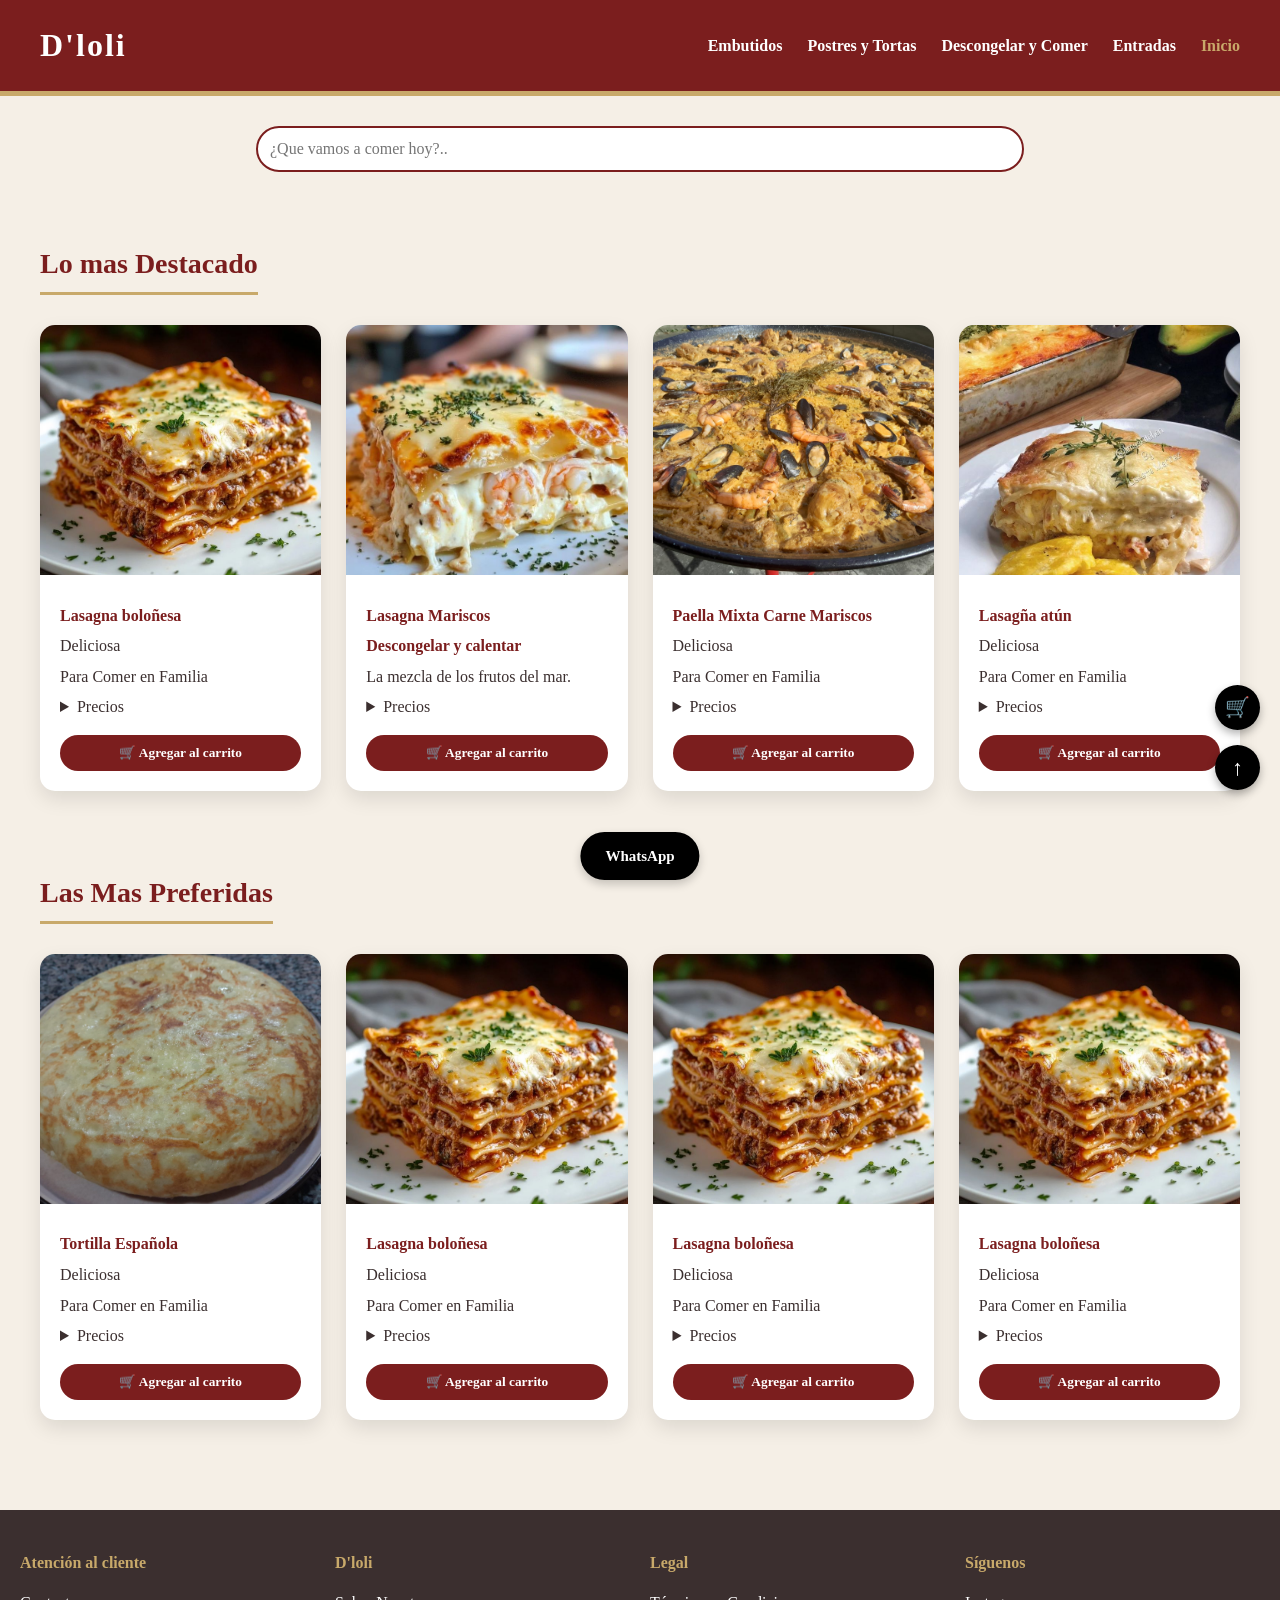
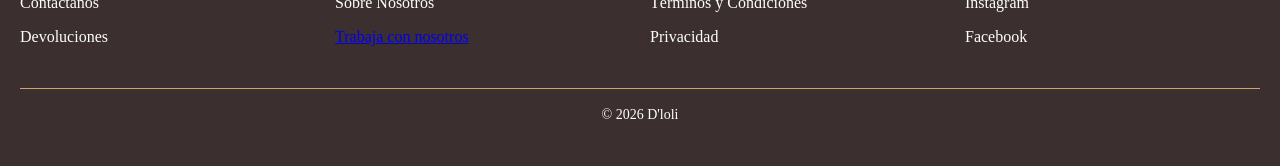
==== index.html @ c934038a "Add files via upload" ====
<!DOCTYPE html>
<html lang="es-CO">
  <head>
    <meta charset="UTF-8" />
    <meta name="viewport" content="width=device-width, initial-scale=1.0" />
    <link rel="stylesheet" href="estilos.css">
    <title>Cliente D'loli</title>
    <meta name="viewport" content="width=device-width, initial-scale=1.0" />

 
  </head>
 
  <body>
    
    <header>
      
      
      
      <div class="logo">D'loli</div>

    <nav>   
        <ul>
          <li><a href="embu.html">Embutidos</a></li>
          <li><a href="postres.html">Postres y Tortas</a></li>
          <li><a href="platoslistos.html">Descongelar y Comer</a></li>
          <li><a href="entradas.html">Entradas</a></li>
          <li><a href="index.html" class="active">Inicio</a></li>
        </ul>
        </ul>
      </nav>
        
        
      </div>
    </header>
    <div class="search-box">
     
      <input
        type="text"
        id="searchInput"
        placeholder="¿Que vamos a comer hoy?.."
        onkeyup="buscarPerfume()"/>

        <p id="noResults" style="display:none; text-align:center; margin-top:15px; font-weight:bold; color:#7b1e1e;">
          No se encontraron productos 🍷
        </p>
    </div>
    
  

    <!-- MINICART (VISUAL) -->
    <aside class="minicart">
      <h2>Lo mas Destacado</h2>


       <!-- CONTENEDOR 1 -->
<div class="cart-container">

  <div class="cart-item">
    <img src="imagenes/lasagna_bolonesa.jpeg" alt="Lasagna" class="imagen-mediana">
    <div class="cart-info">
      <p><strong>Lasagna boloñesa</strong></p>
      <p>Deliciosa</p>
      <p>Para Comer en Familia</p>
      
      <details class="price-dropdown">
        <summary>Precios</summary>
      
        <div class="price-options">
          <div class="price-option">
            <input type="radio" name="size-lasagna" value="30ml|19990">
            <label>
              <span class="size">30ml</span>
              <span class="price">$19.990</span>
            </label>
          </div>
      
          <div class="price-option">
            <input type="radio" name="size-lasagna" value="50ml|34990">
            <label>
              <span class="size">50ml</span>
              <span class="price">$ 34.990</span>
            </label>
          </div>
      
          <div class="price-option">
            <input type="radio" name="size-lasagna" value="100ml|54990">
            <label>
              <span class="size">100ml</span>
              <span class="price">$ 54.990</span>
            </label>
          </div>
      
          <div class="price-option">
            <input type="radio" name="size-lasagna" value="1.1|120000">
            <label>
              <span class="size">1.1 (Premium)</span>
              <span class="price">$ 119.990</span>
            </label>
          </div>
        </div>
      </details>
    </div>
  </div>
  

    <div class="cart-item">
      <img src="imagenes/lasagna_mariscos.jpeg" alt="Lasagna" class="imagen-mediana">
      <div class="cart-info">
        <p><strong>Lasagna Mariscos</strong></p>
        <p> <strong>Descongelar y calentar</strong></p>
        <p>La mezcla de los frutos del mar.</p>
        
        <details class="price-dropdown">
          <summary>Precios</summary>
        
          <div class="price-options">
            <div class="price-option">
              <input type="radio" name="size-lasagna" value="30ml|19990">
              <label>
                <span class="size">30ml</span>
                <span class="price">$19.990</span>
              </label>
            </div>
        
            <div class="price-option">
              <input type="radio" name="size-lasagna" value="50ml|34990">
              <label>
                <span class="size">50ml</span>
                <span class="price">$ 34.990</span>
              </label>
            </div>
        
            <div class="price-option">
              <input type="radio" name="size-lasagna" value="100ml|54990">
              <label>
                <span class="size">100ml</span>
                <span class="price">$ 54.990</span>
              </label>
            </div>
        
            <div class="price-option">
              <input type="radio" name="size-lasagna" value="1.1|120000">
              <label>
                <span class="size">1.1 (Premium)</span>
                <span class="price">$ 119.990</span>
              </label>
            </div>
          </div>
        </details>
      </div>
    </div>
    


      <div class="cart-item">
        <img src="imagenes/paella_mixtacarne_mariscos.jpeg" alt="Lasagna" class="imagen-mediana">
        <div class="cart-info">
          <p><strong>Paella Mixta Carne Mariscos</strong></p>
          <p>Deliciosa</p>
          <p>Para Comer en Familia</p>
          
          <details class="price-dropdown">
            <summary>Precios</summary>
          
            <div class="price-options">
              <div class="price-option">
                <input type="radio" name="size-lasagna" value="30ml|19990">
                <label>
                  <span class="size">30ml</span>
                  <span class="price">$19.990</span>
                </label>
              </div>
          
              <div class="price-option">
                <input type="radio" name="size-lasagna" value="50ml|34990">
                <label>
                  <span class="size">50ml</span>
                  <span class="price">$ 34.990</span>
                </label>
              </div>
          
              <div class="price-option">
                <input type="radio" name="size-lasagna" value="100ml|54990">
                <label>
                  <span class="size">100ml</span>
                  <span class="price">$ 54.990</span>
                </label>
              </div>
          
              <div class="price-option">
                <input type="radio" name="size-lasagna" value="1.1|120000">
                <label>
                  <span class="size">1.1 (Premium)</span>
                  <span class="price">$ 119.990</span>
                </label>
              </div>
            </div>
          </details>
        </div>
      </div>
      
        <div class="cart-item">
          <img src="imagenes/lasagña_atun.jpeg" alt="Lasagna" class="imagen-mediana">
          <div class="cart-info">
            <p><strong>Lasagña atún</strong></p>
            <p>Deliciosa</p>
            <p>Para Comer en Familia</p>
            
            <details class="price-dropdown">
              <summary>Precios</summary>
            
              <div class="price-options">
                <div class="price-option">
                  <input type="radio" name="size-lasagna" value="30ml|19990">
                  <label>
                    <span class="size">30ml</span>
                    <span class="price">$19.990</span>
                  </label>
                </div>
            
                <div class="price-option">
                  <input type="radio" name="size-lasagna" value="50ml|34990">
                  <label>
                    <span class="size">50ml</span>
                    <span class="price">$ 34.990</span>
                  </label>
                </div>
            
                <div class="price-option">
                  <input type="radio" name="size-lasagna" value="100ml|54990">
                  <label>
                    <span class="size">100ml</span>
                    <span class="price">$ 54.990</span>
                  </label>
                </div>
            
                <div class="price-option">
                  <input type="radio" name="size-lasagna" value="1.1|120000">
                  <label>
                    <span class="size">1.1 (Premium)</span>
                    <span class="price">$ 119.990</span>
                  </label>
                </div>
              </div>
            </details>
          </div>
        </div>
        

</div>

    </aside>
    <aside class="minicart">
      <h2>Las Mas Preferidas</h2>
      <!-- CONTENEDOR 2 -->
<div class="cart-container">


    <div class="cart-item">
      <img src="imagenes/tortilla_española.jpeg" alt="Lasagna" class="imagen-mediana">
      <div class="cart-info">
        <p><strong>Tortilla Española</strong></p>
        <p>Deliciosa</p>
        <p>Para Comer en Familia</p>
        
        <details class="price-dropdown">
          <summary>Precios</summary>
        
          <div class="price-options">
            <div class="price-option">
              <input type="radio" name="size-lasagna" value="30ml|19990">
              <label>
                <span class="size">30ml</span>
                <span class="price">$19.990</span>
              </label>
            </div>
        
            <div class="price-option">
              <input type="radio" name="size-lasagna" value="50ml|34990">
              <label>
                <span class="size">50ml</span>
                <span class="price">$ 34.990</span>
              </label>
            </div>
        
            <div class="price-option">
              <input type="radio" name="size-lasagna" value="100ml|54990">
              <label>
                <span class="size">100ml</span>
                <span class="price">$ 54.990</span>
              </label>
            </div>
        
            <div class="price-option">
              <input type="radio" name="size-lasagna" value="1.1|120000">
              <label>
                <span class="size">1.1 (Premium)</span>
                <span class="price">$ 119.990</span>
              </label>
            </div>
          </div>
        </details>
      </div>
    </div>
    
  

 

      <div class="cart-item">
        <img src="imagenes/lasagna_bolonesa.jpeg" alt="Lasagna" class="imagen-mediana">
        <div class="cart-info">
          <p><strong>Lasagna boloñesa</strong></p>
          <p>Deliciosa</p>
          <p>Para Comer en Familia</p>
          
          <details class="price-dropdown">
            <summary>Precios</summary>
          
            <div class="price-options">
              <div class="price-option">
                <input type="radio" name="size-lasagna" value="30ml|19990">
                <label>
                  <span class="size">30ml</span>
                  <span class="price">$19.990</span>
                </label>
              </div>
          
              <div class="price-option">
                <input type="radio" name="size-lasagna" value="50ml|34990">
                <label>
                  <span class="size">50ml</span>
                  <span class="price">$ 34.990</span>
                </label>
              </div>
          
              <div class="price-option">
                <input type="radio" name="size-lasagna" value="100ml|54990">
                <label>
                  <span class="size">100ml</span>
                  <span class="price">$ 54.990</span>
                </label>
              </div>
          
              <div class="price-option">
                <input type="radio" name="size-lasagna" value="1.1|120000">
                <label>
                  <span class="size">1.1 (Premium)</span>
                  <span class="price">$ 119.990</span>
                </label>
              </div>
            </div>
          </details>
        </div>
      </div>
      

  
  

        <div class="cart-item">
          <img src="imagenes/lasagna_bolonesa.jpeg" alt="Lasagna" class="imagen-mediana">
          <div class="cart-info">
            <p><strong>Lasagna boloñesa</strong></p>
            <p>Deliciosa</p>
            <p>Para Comer en Familia</p>
            
            <details class="price-dropdown">
              <summary>Precios</summary>
            
              <div class="price-options">
                <div class="price-option">
                  <input type="radio" name="size-lasagna" value="30ml|19990">
                  <label>
                    <span class="size">30ml</span>
                    <span class="price">$19.990</span>
                  </label>
                </div>
            
                <div class="price-option">
                  <input type="radio" name="size-lasagna" value="50ml|34990">
                  <label>
                    <span class="size">50ml</span>
                    <span class="price">$ 34.990</span>
                  </label>
                </div>
            
                <div class="price-option">
                  <input type="radio" name="size-lasagna" value="100ml|54990">
                  <label>
                    <span class="size">100ml</span>
                    <span class="price">$ 54.990</span>
                  </label>
                </div>
            
                <div class="price-option">
                  <input type="radio" name="size-lasagna" value="1.1|120000">
                  <label>
                    <span class="size">1.1 (Premium)</span>
                    <span class="price">$ 119.990</span>
                  </label>
                </div>
              </div>
            </details>
          </div>
        </div>
        


        

          <div class="cart-item">
            <img src="imagenes/lasagna_bolonesa.jpeg" alt="Lasagna" class="imagen-mediana">
            <div class="cart-info">
              <p><strong>Lasagna boloñesa</strong></p>
              <p>Deliciosa</p>
              <p>Para Comer en Familia</p>
              
              <details class="price-dropdown">
                <summary>Precios</summary>
              
                <div class="price-options">
                  <div class="price-option">
                    <input type="radio" name="size-lasagna" value="30ml|19990">
                    <label>
                      <span class="size">30ml</span>
                      <span class="price">$19.990</span>
                    </label>
                  </div>
              
                  <div class="price-option">
                    <input type="radio" name="size-lasagna" value="50ml|34990">
                    <label>
                      <span class="size">50ml</span>
                      <span class="price">$ 34.990</span>
                    </label>
                  </div>
              
                  <div class="price-option">
                    <input type="radio" name="size-lasagna" value="100ml|54990">
                    <label>
                      <span class="size">100ml</span>
                      <span class="price">$ 54.990</span>
                    </label>
                  </div>
              
                  <div class="price-option">
                    <input type="radio" name="size-lasagna" value="1.1|120000">
                    <label>
                      <span class="size">1.1 (Premium)</span>
                      <span class="price">$ 119.990</span>
                    </label>
                  </div>
                </div>
              </details>
            </div>
          </div>
          
</div>


    </aside>

    <!-- FOOTER -->
    <footer>
      <div class="footer-columns">
        <div>
          <h4>Atención al cliente</h4>
          <ul>
            <li><a href="tel:+573151821269">Contactanos</a></li>

            <li><a href="tel:+573151821269">Devoluciones</a></li>
          </ul>
        </div>

        <div>
          <h4>D'loli</h4>
          <ul>

            
            <li><a href="#" id="verSobreNosotros">Sobre Nosotros</a>
            </li>
            <a href="https://wa.me/573151821269" target="_blank"
            >Trabaja con nosotros</a>
          </ul>
        </div>

        <div>
          <h4>Legal</h4>
          <ul>
            <li><a href="#" id="verTerminos">Términos y Condiciones</a>
            </li>
            <li>Privacidad</li>
          </ul>
        </div>

        <div>
          <h4>Síguenos</h4>
          <ul>
            <li><a href="https://www.instagram.com/zhaicolexinspirations?igsh=MWN2NmU1YmVtbXdhMQ==" target="_blank">
            Instagram
            </a>
            </li>
            <li><a href="https://www.facebook.com/profile.php?id=61582595425156" target="_blank">
              Facebook
            </a>
            </li>
            
          </ul>
        </div>
      </div>

      <div class="footer-bottom">
        <span>© 2026 D'loli</span>
        
      </div>
    </footer>
  



<a href="https://wa.me/573156957794?text=Hola,%20estoy%20interesado%20en%20un%20producto"
target="_blank"
class="whatsapp-centro">
WhatsApp
</a>

<button class="btn-arriba" onclick="irArriba()">↑</button>
<a href="carrito.html" class="btn-carrito">🛒</a>
<script src="script.js"></script>

</body>

</html>
---- estilos.css ----
/* =========================
   RESET GENERAL
========================= */
* {
  margin: 0;
  padding: 0;
  box-sizing: border-box;
  font-family: "Georgia", serif;
}

body {
  background-color: #f5efe6; /* crema */
  color: #3b2f2f;
  line-height: 1.6;
}

/* =========================
     HEADER
  ========================= */
header {
  background-color: #7b1e1e; /* rojo vino */
  color: #fff;
  padding: 20px 40px;
  display: flex;
  justify-content: space-between;
  align-items: center;
  border-bottom: 5px solid #c8a96a; /* dorado */
}

.logo {
  font-size: 32px;
  font-weight: bold;
  letter-spacing: 2px;
  font-family: cursive;
}

nav ul {
  list-style: none;
  display: flex;
  gap: 25px;
}

nav ul li a {
  text-decoration: none;
  color: #fff;
  font-weight: bold;
  transition: 0.3s;
}

nav ul li a:hover,
nav ul li a.active {
  color: #c8a96a;
}

/* =========================
     BUSCADOR
  ========================= */
.search-box {
  text-align: center;
  margin: 30px 0;
}

.search-box input {
  width: 60%;
  padding: 12px;
  border-radius: 30px;
  border: 2px solid #7b1e1e;
  outline: none;
  font-size: 16px;
}

/* =========================
     CONTENEDOR PRODUCTOS
  ========================= */
.minicart {
  padding: 40px;
}

.minicart h2 {
  text-align: center;
  margin-bottom: 30px;
  font-size: 28px;
  color: #7b1e1e;
  border-bottom: 3px solid #c8a96a;
  display: inline-block;
  padding-bottom: 5px;
}

.cart-container {
  display: grid;
  grid-template-columns: repeat(4, 1fr);
  gap: 25px;
}

/* =========================
     TARJETAS PRODUCTO
  ========================= */
.cart-item {
  background: #fff;
  border-radius: 15px;
  overflow: hidden;
  box-shadow: 0 8px 20px rgba(0, 0, 0, 0.1);
  transition: 0.3s;
}

.cart-item:hover {
  transform: translateY(-8px);
}

.cart-item img {
  width: 100%;
  height: 250px;
  object-fit: cover;
}

.cart-info {
  padding: 20px;
}

.cart-info p {
  margin-bottom: 5px;
}

.cart-info strong {
  color: #7b1e1e;
}

/* =========================
     PRECIOS
  ========================= */
.price-options {
  margin-top: 10px;
}

.price-option {
  display: flex;
  align-items: center;
  margin-bottom: 5px;
}

.price-option label {
  display: flex;
  justify-content: space-between;
  width: 100%;
  cursor: pointer;
}

.price-option input {
  margin-right: 8px;
}

.size {
  font-weight: bold;
}

.price {
  color: #7b1e1e;
  font-weight: bold;
}

/* =========================
     BOTÓN CARRITO
  ========================= */
.add-to-cart-btn {
  margin-top: 15px;
  width: 100%;
  padding: 10px;
  background: #7b1e1e;
  color: white;
  border: none;
  border-radius: 30px;
  cursor: pointer;
  transition: 0.3s;
  font-weight: bold;
}

.add-to-cart-btn:hover {
  background: #a83232;
}

/* =========================
     FOOTER
  ========================= */
footer {
  background-color: #3b2f2f;
  color: #fff;
  padding: 40px 20px;
  margin-top: 50px;
}

.footer-columns {
  display: grid;
  grid-template-columns: repeat(4, 1fr);
  gap: 20px;
}

.footer-columns h4 {
  margin-bottom: 15px;
  color: #c8a96a;
}

.footer-columns ul {
  list-style: none;
}

.footer-columns ul li {
  margin-bottom: 8px;
}

.footer-columns ul li a {
  color: #fff;
  text-decoration: none;
  transition: 0.3s;
}

.footer-columns ul li a:hover {
  color: #c8a96a;
}

.footer-bottom {
  text-align: center;
  margin-top: 30px;
  border-top: 1px solid #c8a96a;
  padding-top: 15px;
  font-size: 14px;
}

/* =========================
     BOTONES FLOTANTES
  ========================= */
.whatsapp-centro {
  position: fixed;
  bottom: 20px;
  left: 50%;
  transform: translateX(-50%);
  background-color: #000;
  color: white;
  padding: 12px 25px;
  border-radius: 30px;
  text-decoration: none;
  font-size: 15px;
  font-weight: bold;
  box-shadow: 0 4px 10px rgba(0, 0, 0, 0.2);
  z-index: 1000;
  transition: background-color 0.3s;
}

.whatsapp-centro:hover {
  background-color: #000;
}

.btn-arriba {
  position: fixed;
  bottom: 110px; /* ⬆ lo sube respecto al botón de WhatsApp */
  right: 20px;

  width: 45px;
  height: 45px;
  border-radius: 50%;
  background-color: #000;
  color: white;
  font-size: 22px;
  font-weight: bold;
  border: none;
  cursor: pointer;
  box-shadow: 0 4px 8px rgba(0, 0, 0, 0.3);
  z-index: 1000;
}

.btn-carrito {
  position: fixed;
  bottom: 170px; /* ⬆ más arriba que el botón ↑ */
  right: 20px;

  width: 45px;
  height: 45px;
  border-radius: 50%;

  background-color: #000;
  color: white;
  font-size: 20px;
  text-align: center;
  line-height: 45px;

  text-decoration: none;
  cursor: pointer;

  box-shadow: 0 4px 8px rgba(0, 0, 0, 0.3);
  z-index: 1000;
}

.btn-carrito:hover {
  background-color: #333;
}

/* =========================
     RESPONSIVE
  ========================= */
@media (max-width: 1024px) {
  .cart-container {
    grid-template-columns: repeat(2, 1fr);
  }
}

@media (max-width: 600px) {
  header {
    flex-direction: column;
    gap: 15px;
  }

  nav ul {
    flex-direction: column;
    text-align: center;
  }

  .cart-container {
    grid-template-columns: 1fr;
  }

  .search-box input {
    width: 90%;
  }

  .footer-columns {
    grid-template-columns: 1fr;
    text-align: center;
  }
}
/* =========================
   CARRITO AISLADO
========================= */

.carrito-page .container {
  max-width: 1200px;
  margin: 40px auto;
  padding: 20px;
}

.carrito-page .cart-header {
  text-align: center;
  margin-bottom: 40px;
}

.carrito-page .cart-header h1 {
  font-size: 36px;
  color: #7b1e1e;
}

.carrito-page .cart-content {
  display: grid;
  grid-template-columns: 2fr 1fr;
  gap: 40px;
}

.carrito-page .products-section,
.carrito-page .summary-section {
  background: #fff;
  padding: 25px;
  border-radius: 15px;
  box-shadow: 0 8px 20px rgba(0, 0, 0, 0.08);
}

/* PRODUCTO */
.carrito-page .cart-item {
  display: grid;
  grid-template-columns: 120px 1fr auto;
  gap: 20px;
  align-items: center;
  padding: 20px 0;
  border-bottom: 1px solid #eee;
}

.carrito-page .item-image {
  width: 120px;
  height: 120px;
  object-fit: cover;
  border-radius: 10px;
}

.carrito-page .item-brand {
  font-weight: bold;
  color: #7b1e1e;
}

.carrito-page .item-name {
  font-size: 18px;
  font-weight: bold;
}

.carrito-page .item-price {
  font-size: 18px;
  font-weight: bold;
  color: #7b1e1e;
}

/* CANTIDAD */
.carrito-page .quantity-controls {
  display: flex;
  gap: 10px;
  margin-top: 10px;
}

.carrito-page .quantity-btn {
  width: 30px;
  height: 30px;
  border-radius: 50%;
  border: none;
  background: #7b1e1e;
  color: white;
  cursor: pointer;
}

.carrito-page .quantity-btn:hover {
  background: #a83232;
}

.carrito-page .remove-btn {
  background: none;
  border: none;
  color: #7b1e1e;
  cursor: pointer;
  font-weight: bold;
}

.carrito-page .remove-btn:hover {
  text-decoration: underline;
}

/* RESUMEN */
.carrito-page .summary-row {
  display: flex;
  justify-content: space-between;
  margin-bottom: 15px;
}

.carrito-page .summary-row.total {
  font-size: 20px;
  font-weight: bold;
  border-top: 2px solid #c8a96a;
  padding-top: 15px;
  color: #7b1e1e;
}

.carrito-page .checkout-btn {
  width: 100%;
  padding: 12px;
  background: #7b1e1e;
  color: white;
  border: none;
  border-radius: 30px;
  cursor: pointer;
  font-weight: bold;
  margin-top: 15px;
}

.carrito-page .checkout-btn:hover {
  background: #a83232;
}

.carrito-page .btn-primary {
  display: inline-block;
  margin-top: 20px;
  padding: 10px 20px;
  background: #7b1e1e;
  color: white;
  text-decoration: none;
  border-radius: 30px;
}

.carrito-page .btn-primary:hover {
  background: #a83232;
}

/* RESPONSIVE */
@media (max-width: 900px) {
  .carrito-page .cart-content {
    grid-template-columns: 1fr;
  }

  .carrito-page .cart-item {
    grid-template-columns: 1fr;
    text-align: center;
  }

  .carrito-page .item-image {
    margin: 0 auto;
  }
}
.continue-shopping {
  text-align: center;
  margin-top: 16px;
}

.continue-shopping a {
  color: #666;
  text-decoration: none;
  font-size: 14px;
}

.continue-shopping a:hover {
  text-decoration: underline;
  color: #000;
}
z
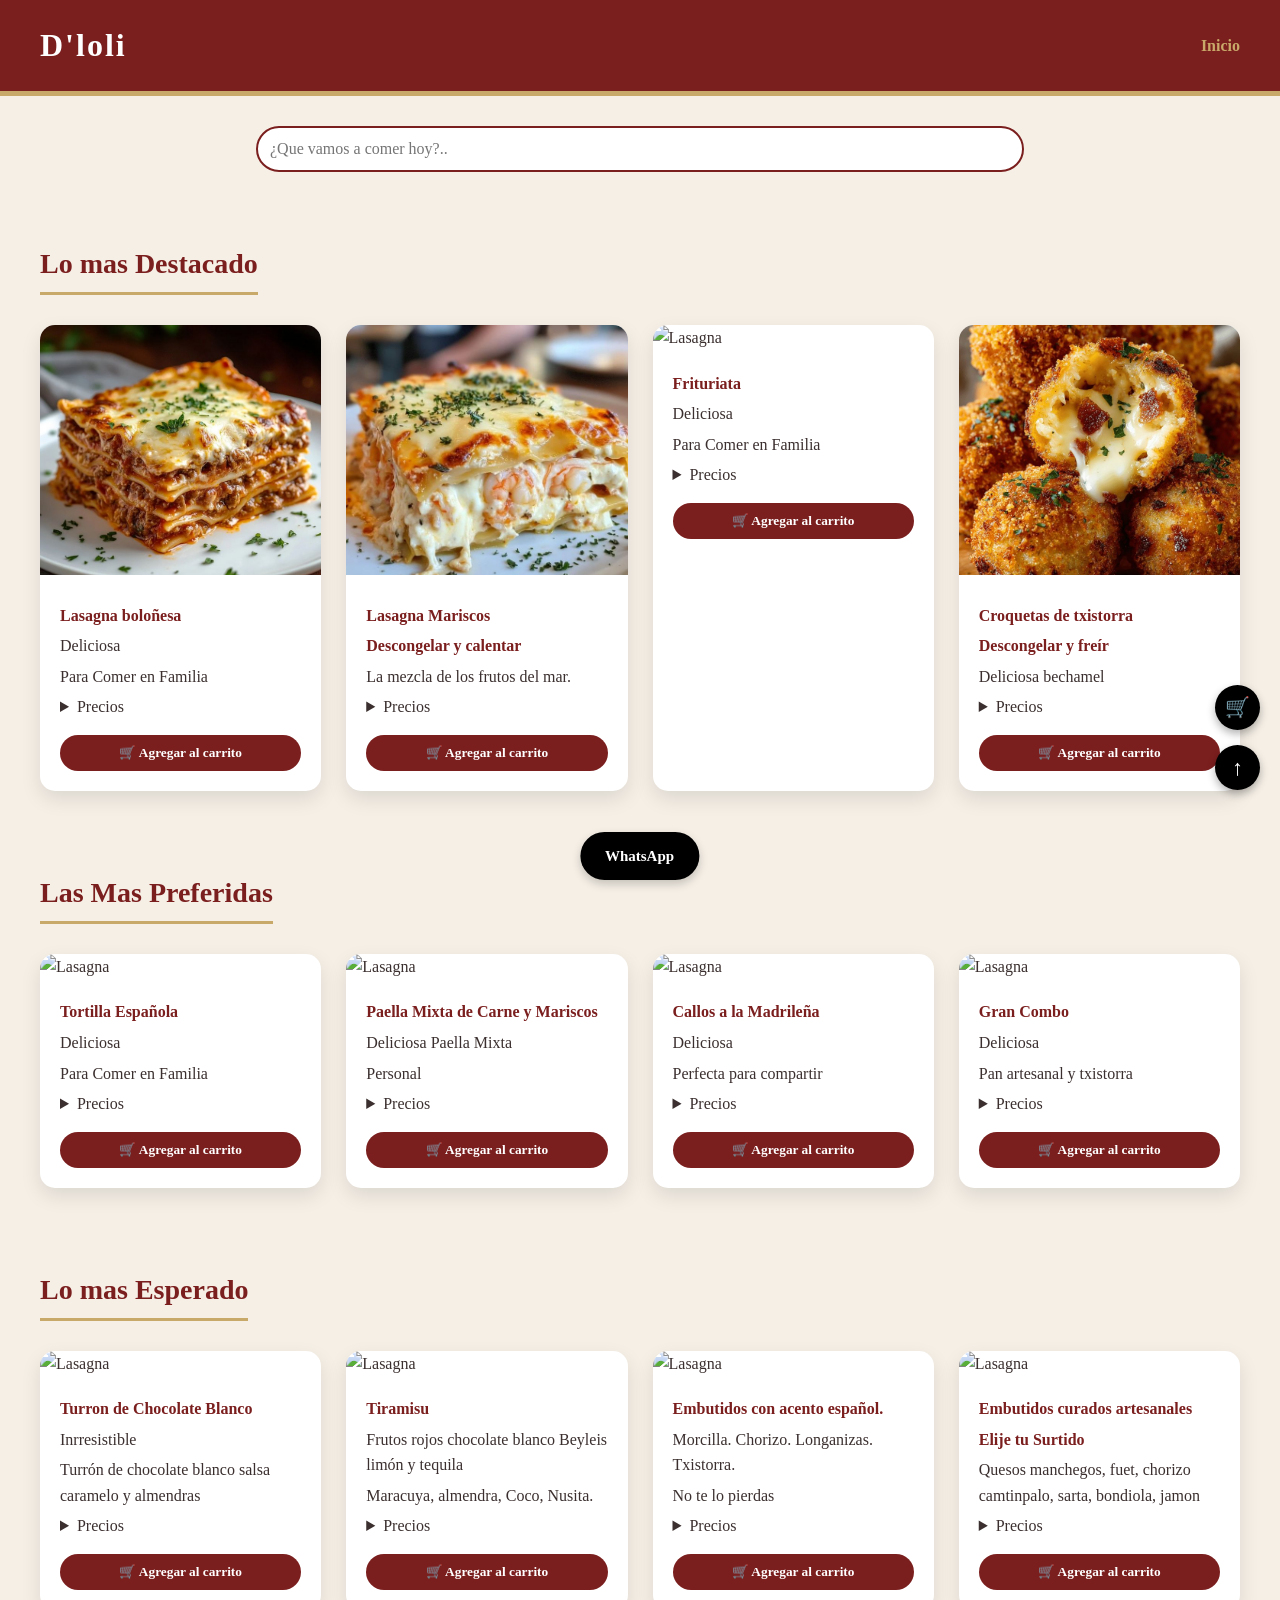
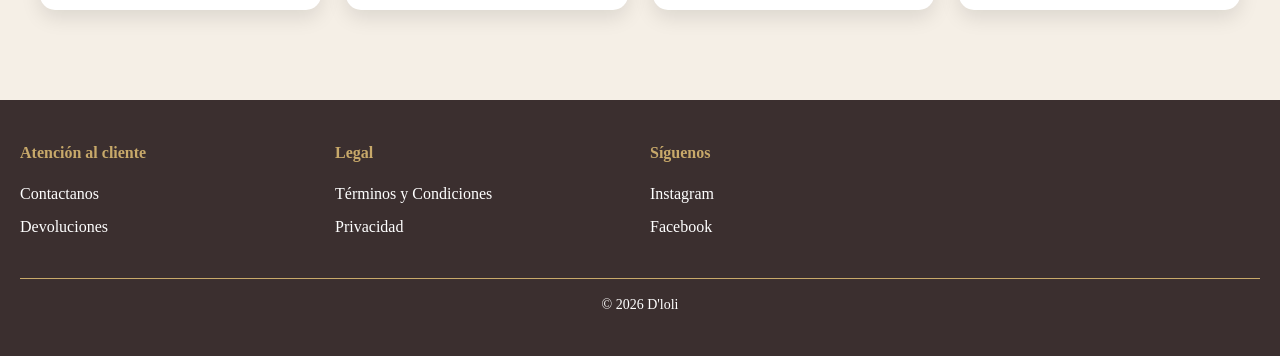
==== commit 9f7ca862: "Add files via upload" ====
--- a/index.html
+++ b/index.html
@@ -20,10 +20,11 @@
 
     <nav>   
         <ul>
+          <!-- 
           <li><a href="embu.html">Embutidos</a></li>
           <li><a href="postres.html">Postres y Tortas</a></li>
           <li><a href="platoslistos.html">Descongelar y Comer</a></li>
-          <li><a href="entradas.html">Entradas</a></li>
+          <li><a href="entradas.html">Entradas</a></li> -->
           <li><a href="index.html" class="active">Inicio</a></li>
         </ul>
         </ul>
@@ -69,34 +70,21 @@
           <div class="price-option">
             <input type="radio" name="size-lasagna" value="30ml|19990">
             <label>
-              <span class="size">30ml</span>
-              <span class="price">$19.990</span>
+              <span class="size">Personal</span>
+              <span class="price">$14.000</span>
             </label>
           </div>
       
           <div class="price-option">
             <input type="radio" name="size-lasagna" value="50ml|34990">
             <label>
-              <span class="size">50ml</span>
-              <span class="price">$ 34.990</span>
+              <span class="size">para dos personas</span>
+              <span class="price">$ 25.000</span>
             </label>
           </div>
       
-          <div class="price-option">
-            <input type="radio" name="size-lasagna" value="100ml|54990">
-            <label>
-              <span class="size">100ml</span>
-              <span class="price">$ 54.990</span>
-            </label>
-          </div>
-      
-          <div class="price-option">
-            <input type="radio" name="size-lasagna" value="1.1|120000">
-            <label>
-              <span class="size">1.1 (Premium)</span>
-              <span class="price">$ 119.990</span>
-            </label>
-          </div>
+        
+          
         </div>
       </details>
     </div>
@@ -117,34 +105,19 @@
             <div class="price-option">
               <input type="radio" name="size-lasagna" value="30ml|19990">
               <label>
-                <span class="size">30ml</span>
-                <span class="price">$19.990</span>
+                <span class="size">Personal</span>
+                <span class="price">$16.000</span>
               </label>
             </div>
         
             <div class="price-option">
               <input type="radio" name="size-lasagna" value="50ml|34990">
               <label>
-                <span class="size">50ml</span>
-                <span class="price">$ 34.990</span>
+                <span class="size">Para dos personas</span>
+                <span class="price">$ 30.000</span>
               </label>
             </div>
-        
-            <div class="price-option">
-              <input type="radio" name="size-lasagna" value="100ml|54990">
-              <label>
-                <span class="size">100ml</span>
-                <span class="price">$ 54.990</span>
-              </label>
-            </div>
-        
-            <div class="price-option">
-              <input type="radio" name="size-lasagna" value="1.1|120000">
-              <label>
-                <span class="size">1.1 (Premium)</span>
-                <span class="price">$ 119.990</span>
-              </label>
-            </div>
+      
           </div>
         </details>
       </div>
@@ -153,9 +126,9 @@
 
 
       <div class="cart-item">
-        <img src="imagenes/paella_mixtacarne_mariscos.jpeg" alt="Lasagna" class="imagen-mediana">
+        <img src="imagenes/frituritas.jpeg" alt="Lasagna" class="imagen-mediana">
         <div class="cart-info">
-          <p><strong>Paella Mixta Carne Mariscos</strong></p>
+          <p><strong>Frituriata</strong></p>
           <p>Deliciosa</p>
           <p>Para Comer en Familia</p>
           
@@ -166,45 +139,27 @@
               <div class="price-option">
                 <input type="radio" name="size-lasagna" value="30ml|19990">
                 <label>
-                  <span class="size">30ml</span>
-                  <span class="price">$19.990</span>
+                  <span class="size">500g</span>
+                  <span class="price">$15.000</span>
                 </label>
               </div>
           
-              <div class="price-option">
-                <input type="radio" name="size-lasagna" value="50ml|34990">
-                <label>
-                  <span class="size">50ml</span>
-                  <span class="price">$ 34.990</span>
-                </label>
-              </div>
-          
-              <div class="price-option">
-                <input type="radio" name="size-lasagna" value="100ml|54990">
-                <label>
-                  <span class="size">100ml</span>
-                  <span class="price">$ 54.990</span>
-                </label>
-              </div>
-          
-              <div class="price-option">
-                <input type="radio" name="size-lasagna" value="1.1|120000">
-                <label>
-                  <span class="size">1.1 (Premium)</span>
-                  <span class="price">$ 119.990</span>
-                </label>
-              </div>
+            
+          
+      
             </div>
           </details>
         </div>
       </div>
       
+    
         <div class="cart-item">
-          <img src="imagenes/lasagña_atun.jpeg" alt="Lasagna" class="imagen-mediana">
+          <img src="imagenes/croquetas_de_txistorra.jpeg" alt="Lasagna" class="imagen-mediana">
           <div class="cart-info">
-            <p><strong>Lasagña atún</strong></p>
-            <p>Deliciosa</p>
-            <p>Para Comer en Familia</p>
+            <p><strong>Croquetas de txistorra</strong></p>
+            <p> <strong>Descongelar y freír</strong></p>
+            <p>Deliciosa bechamel</p>
+      
             
             <details class="price-dropdown">
               <summary>Precios</summary>
@@ -213,34 +168,12 @@
                 <div class="price-option">
                   <input type="radio" name="size-lasagna" value="30ml|19990">
                   <label>
-                    <span class="size">30ml</span>
-                    <span class="price">$19.990</span>
+                    <span class="size">Bolsa de 500g</span>
+                    <span class="price">$15.000</span>
                   </label>
                 </div>
             
-                <div class="price-option">
-                  <input type="radio" name="size-lasagna" value="50ml|34990">
-                  <label>
-                    <span class="size">50ml</span>
-                    <span class="price">$ 34.990</span>
-                  </label>
-                </div>
-            
-                <div class="price-option">
-                  <input type="radio" name="size-lasagna" value="100ml|54990">
-                  <label>
-                    <span class="size">100ml</span>
-                    <span class="price">$ 54.990</span>
-                  </label>
-                </div>
-            
-                <div class="price-option">
-                  <input type="radio" name="size-lasagna" value="1.1|120000">
-                  <label>
-                    <span class="size">1.1 (Premium)</span>
-                    <span class="price">$ 119.990</span>
-                  </label>
-                </div>
+        
               </div>
             </details>
           </div>
@@ -250,6 +183,7 @@
 </div>
 
     </aside>
+
     <aside class="minicart">
       <h2>Las Mas Preferidas</h2>
       <!-- CONTENEDOR 2 -->
@@ -257,7 +191,7 @@
 
 
     <div class="cart-item">
-      <img src="imagenes/tortilla_española.jpeg" alt="Lasagna" class="imagen-mediana">
+      <img src="imagenes/tortilla_espanola.jpeg" alt="Lasagna" class="imagen-mediana">
       <div class="cart-info">
         <p><strong>Tortilla Española</strong></p>
         <p>Deliciosa</p>
@@ -270,34 +204,15 @@
             <div class="price-option">
               <input type="radio" name="size-lasagna" value="30ml|19990">
               <label>
-                <span class="size">30ml</span>
-                <span class="price">$19.990</span>
+                <span class="size">Para dos personas</span>
+                <span class="price">$22.000</span>
               </label>
             </div>
         
-            <div class="price-option">
-              <input type="radio" name="size-lasagna" value="50ml|34990">
-              <label>
-                <span class="size">50ml</span>
-                <span class="price">$ 34.990</span>
-              </label>
-            </div>
-        
-            <div class="price-option">
-              <input type="radio" name="size-lasagna" value="100ml|54990">
-              <label>
-                <span class="size">100ml</span>
-                <span class="price">$ 54.990</span>
-              </label>
-            </div>
-        
-            <div class="price-option">
-              <input type="radio" name="size-lasagna" value="1.1|120000">
-              <label>
-                <span class="size">1.1 (Premium)</span>
-                <span class="price">$ 119.990</span>
-              </label>
-            </div>
+          
+        
+           
+      
           </div>
         </details>
       </div>
@@ -308,11 +223,11 @@
  
 
       <div class="cart-item">
-        <img src="imagenes/lasagna_bolonesa.jpeg" alt="Lasagna" class="imagen-mediana">
+        <img src="imagenes/paella_2.jpeg" alt="Lasagna" class="imagen-mediana">
         <div class="cart-info">
-          <p><strong>Lasagna boloñesa</strong></p>
-          <p>Deliciosa</p>
-          <p>Para Comer en Familia</p>
+          <p><strong>Paella Mixta de Carne y Mariscos</strong></p>
+          <p>Deliciosa Paella Mixta</p>
+          <p>Personal</p>
           
           <details class="price-dropdown">
             <summary>Precios</summary>
@@ -321,34 +236,11 @@
               <div class="price-option">
                 <input type="radio" name="size-lasagna" value="30ml|19990">
                 <label>
-                  <span class="size">30ml</span>
-                  <span class="price">$19.990</span>
+                  <span class="size">Familiar</span>
+                  <span class="price">$25.000</span>
                 </label>
               </div>
-          
-              <div class="price-option">
-                <input type="radio" name="size-lasagna" value="50ml|34990">
-                <label>
-                  <span class="size">50ml</span>
-                  <span class="price">$ 34.990</span>
-                </label>
-              </div>
-          
-              <div class="price-option">
-                <input type="radio" name="size-lasagna" value="100ml|54990">
-                <label>
-                  <span class="size">100ml</span>
-                  <span class="price">$ 54.990</span>
-                </label>
-              </div>
-          
-              <div class="price-option">
-                <input type="radio" name="size-lasagna" value="1.1|120000">
-                <label>
-                  <span class="size">1.1 (Premium)</span>
-                  <span class="price">$ 119.990</span>
-                </label>
-              </div>
+    
             </div>
           </details>
         </div>
@@ -359,11 +251,11 @@
   
 
         <div class="cart-item">
-          <img src="imagenes/lasagna_bolonesa.jpeg" alt="Lasagna" class="imagen-mediana">
+          <img src="imagenes/callo.jpeg" alt="Lasagna" class="imagen-mediana">
           <div class="cart-info">
-            <p><strong>Lasagna boloñesa</strong></p>
+            <p><strong>Callos a la Madrileña</strong></p>
             <p>Deliciosa</p>
-            <p>Para Comer en Familia</p>
+            <p>Perfecta para compartir</p>
             
             <details class="price-dropdown">
               <summary>Precios</summary>
@@ -372,34 +264,13 @@
                 <div class="price-option">
                   <input type="radio" name="size-lasagna" value="30ml|19990">
                   <label>
-                    <span class="size">30ml</span>
-                    <span class="price">$19.990</span>
+                    <span class="size">Bandeja</span>
+                    <span class="price">$30.000</span>
                   </label>
                 </div>
             
-                <div class="price-option">
-                  <input type="radio" name="size-lasagna" value="50ml|34990">
-                  <label>
-                    <span class="size">50ml</span>
-                    <span class="price">$ 34.990</span>
-                  </label>
-                </div>
-            
-                <div class="price-option">
-                  <input type="radio" name="size-lasagna" value="100ml|54990">
-                  <label>
-                    <span class="size">100ml</span>
-                    <span class="price">$ 54.990</span>
-                  </label>
-                </div>
-            
-                <div class="price-option">
-                  <input type="radio" name="size-lasagna" value="1.1|120000">
-                  <label>
-                    <span class="size">1.1 (Premium)</span>
-                    <span class="price">$ 119.990</span>
-                  </label>
-                </div>
+             
+          
               </div>
             </details>
           </div>
@@ -410,11 +281,11 @@
         
 
           <div class="cart-item">
-            <img src="imagenes/lasagna_bolonesa.jpeg" alt="Lasagna" class="imagen-mediana">
+            <img src="imagenes/combo1.jpeg" alt="Lasagna" class="imagen-mediana">
             <div class="cart-info">
-              <p><strong>Lasagna boloñesa</strong></p>
+              <p><strong>Gran Combo</strong></p>
               <p>Deliciosa</p>
-              <p>Para Comer en Familia</p>
+              <p>Pan artesanal y txistorra</p>
               
               <details class="price-dropdown">
                 <summary>Precios</summary>
@@ -423,34 +294,13 @@
                   <div class="price-option">
                     <input type="radio" name="size-lasagna" value="30ml|19990">
                     <label>
-                      <span class="size">30ml</span>
-                      <span class="price">$19.990</span>
+                      <span class="size">Combo</span>
+                      <span class="price">$26.000</span>
                     </label>
                   </div>
               
-                  <div class="price-option">
-                    <input type="radio" name="size-lasagna" value="50ml|34990">
-                    <label>
-                      <span class="size">50ml</span>
-                      <span class="price">$ 34.990</span>
-                    </label>
-                  </div>
+                
               
-                  <div class="price-option">
-                    <input type="radio" name="size-lasagna" value="100ml|54990">
-                    <label>
-                      <span class="size">100ml</span>
-                      <span class="price">$ 54.990</span>
-                    </label>
-                  </div>
-              
-                  <div class="price-option">
-                    <input type="radio" name="size-lasagna" value="1.1|120000">
-                    <label>
-                      <span class="size">1.1 (Premium)</span>
-                      <span class="price">$ 119.990</span>
-                    </label>
-                  </div>
                 </div>
               </details>
             </div>
@@ -461,6 +311,255 @@
 
     </aside>
 
+  </aside>
+<!--
+  <aside class="minicart">
+    <h2>Endulzate</h2>
+    <!-- CONTENEDOR 2 -->
+<!--<div class="cart-container"-->
+
+
+  <!--<div class="cart-item">
+    <img src="imagenes/tortilla_espanola.jpeg" alt="Lasagna" class="imagen-mediana">
+    <div class="cart-info">
+      <p><strong>Tortilla Española</strong></p>
+      <p>Deliciosa</p>
+      <p>Para Comer en Familia</p>
+      
+      <details class="price-dropdown">
+        <summary>Precios</summary>
+      
+        <div class="price-options">
+          <div class="price-option">
+            <input type="radio" name="size-lasagna" value="30ml|19990">
+            <label>
+              <span class="size">Para dos personas</span>
+              <span class="price">$22.000</span>
+            </label>
+          </div>
+      
+        
+      
+         
+    
+        </div>
+      </details>
+    </div>
+  </div>
+  
+
+
+
+
+    <div class="cart-item">
+      <img src="imagenes/paella_2.jpeg" alt="Lasagna" class="imagen-mediana">
+      <div class="cart-info">
+        <p><strong>Paella Mixta de Carne y Mariscos</strong></p>
+        <p>Deliciosa Paella Mixta</p>
+        <p>Personal</p>
+        
+        <details class="price-dropdown">
+          <summary>Precios</summary>
+        
+          <div class="price-options">
+            <div class="price-option">
+              <input type="radio" name="size-lasagna" value="30ml|19990">
+              <label>
+                <span class="size">Familiar</span>
+                <span class="price">$25.000</span>
+              </label>
+            </div>
+  
+          </div>
+        </details>
+      </div>
+    </div>
+    
+
+
+
+
+      <div class="cart-item">
+        <img src="imagenes/callo.jpeg" alt="Lasagna" class="imagen-mediana">
+        <div class="cart-info">
+          <p><strong>Callos a la Madrileña</strong></p>
+          <p>Deliciosa</p>
+          <p>Perfecta para compartir</p>
+          
+          <details class="price-dropdown">
+            <summary>Precios</summary>
+          
+            <div class="price-options">
+              <div class="price-option">
+                <input type="radio" name="size-lasagna" value="30ml|19990">
+                <label>
+                  <span class="size">Bandeja</span>
+                  <span class="price">$30.000</span>
+                </label>
+              </div>
+          
+           
+        
+            </div>
+          </details>
+        </div>
+      </div>
+      
+
+
+      
+
+        <div class="cart-item">
+          <img src="imagenes/combo1.jpeg" alt="Lasagna" class="imagen-mediana">
+          <div class="cart-info">
+            <p><strong>Gran Combo</strong></p>
+            <p>Deliciosa</p>
+            <p>Pan artesanal y txistorra</p>
+            
+            <details class="price-dropdown">
+              <summary>Precios</summary>
+            
+              <div class="price-options">
+                <div class="price-option">
+                  <input type="radio" name="size-lasagna" value="30ml|19990">
+                  <label>
+                    <span class="size">Combo</span>
+                    <span class="price">$26.000</span>
+                  </label>
+                </div>
+            
+              
+            
+              </div>
+            </details>
+          </div>
+        </div>
+        
+</div>
+
+
+  </aside>
+  
+-->
+  <aside class="minicart">
+    <h2>Lo mas Esperado</h2>
+
+
+     <!-- CONTENEDOR 1 -->
+<div class="cart-container">
+
+<div class="cart-item">
+  <img src="postres/postre_1.jpeg" alt="Lasagna" class="imagen-mediana">
+  <div class="cart-info">
+    <p><strong>Turron de Chocolate Blanco</strong></p>
+    <p>Inrresistible</p>
+    <p>Turrón de chocolate blanco salsa caramelo y almendras</p>
+    
+    <details class="price-dropdown">
+      <summary>Precios</summary>
+    
+      <div class="price-options">
+        <div class="price-option">
+          <input type="radio" name="size-lasagna" value="30ml|19990">
+          <label>
+            <span class="size">1 und</span>
+            <span class="price">$7.000</span>
+          </label>
+        </div>
+    
+      
+        
+      </div>
+    </details>
+  </div>
+</div>
+
+
+<div class="cart-item">
+  <img src="postres/postre_2.jpeg" alt="Lasagna" class="imagen-mediana">
+  <div class="cart-info">
+    <p><strong>Tiramisu</strong></p>
+    <p>Frutos rojos chocolate blanco Beyleis limón y tequila</p>
+    <p>Maracuya, almendra, Coco, Nusita.</p>
+    
+    <details class="price-dropdown">
+      <summary>Precios</summary>
+    
+      <div class="price-options">
+        <div class="price-option">
+          <input type="radio" name="size-lasagna" value="30ml|19990">
+          <label>
+            <span class="size">1 und</span>
+            <span class="price">$5.000</span>
+          </label>
+        </div>
+    
+      
+        
+      </div>
+    </details>
+  </div>
+</div>
+  
+
+
+<div class="cart-item">
+  <img src="embutidos/embu_1.jpeg" alt="Lasagna" class="imagen-mediana">
+  <div class="cart-info">
+    <p><strong>Embutidos con acento español.</strong></p>
+    <p>Morcilla. Chorizo. Longanizas. Txistorra.</p>
+    <p>No te lo pierdas</p>
+    
+    <details class="price-dropdown">
+      <summary>Precios</summary>
+    
+      <div class="price-options">
+        <div class="price-option">
+          <input type="radio" name="size-lasagna" value="30ml|19990">
+          <label>
+            <span class="size">Bolsa 500g</span>
+            <span class="price">$20.000</span>
+          </label>
+        </div>
+    
+      
+        
+      </div>
+    </details>
+  </div>
+</div>
+    
+  
+      <div class="cart-item">
+        <img src="embutidos/embu_2.jpeg" alt="Lasagna" class="imagen-mediana">
+        <div class="cart-info">
+          <p><strong>Embutidos curados artesanales</strong></p>
+          <p> <strong>Elije tu Surtido</strong></p>
+          <p>Quesos manchegos, fuet, chorizo camtinpalo, sarta, bondiola, jamon</p>
+    
+          
+          <details class="price-dropdown">
+            <summary>Precios</summary>
+          
+            <div class="price-options">
+              <div class="price-option">
+                <input type="radio" name="size-lasagna" value="30ml|19990">
+                <label>
+                  <span class="size">Bolsa de 100g</span>
+                  <span class="price">$20.000</span>
+                </label>
+              </div>
+          
+      
+            </div>
+          </details>
+        </div>
+      </div>
+      
+
+</div>
+
+  </aside>
     <!-- FOOTER -->
     <footer>
       <div class="footer-columns">
@@ -473,17 +572,7 @@
           </ul>
         </div>
 
-        <div>
-          <h4>D'loli</h4>
-          <ul>
-
-            
-            <li><a href="#" id="verSobreNosotros">Sobre Nosotros</a>
-            </li>
-            <a href="https://wa.me/573151821269" target="_blank"
-            >Trabaja con nosotros</a>
-          </ul>
-        </div>
+      
 
         <div>
           <h4>Legal</h4>
@@ -497,11 +586,11 @@
         <div>
           <h4>Síguenos</h4>
           <ul>
-            <li><a href="https://www.instagram.com/zhaicolexinspirations?igsh=MWN2NmU1YmVtbXdhMQ==" target="_blank">
+            <li><a href="https://www.instagram.com/dloli_charcuteria?igsh=OWxlMTlvYTd6aHZm" target="_blank">
             Instagram
             </a>
             </li>
-            <li><a href="https://www.facebook.com/profile.php?id=61582595425156" target="_blank">
+            <li><a href="https://www.facebook.com/share/1GakDKeM12/" target="_blank">
               Facebook
             </a>
             </li>
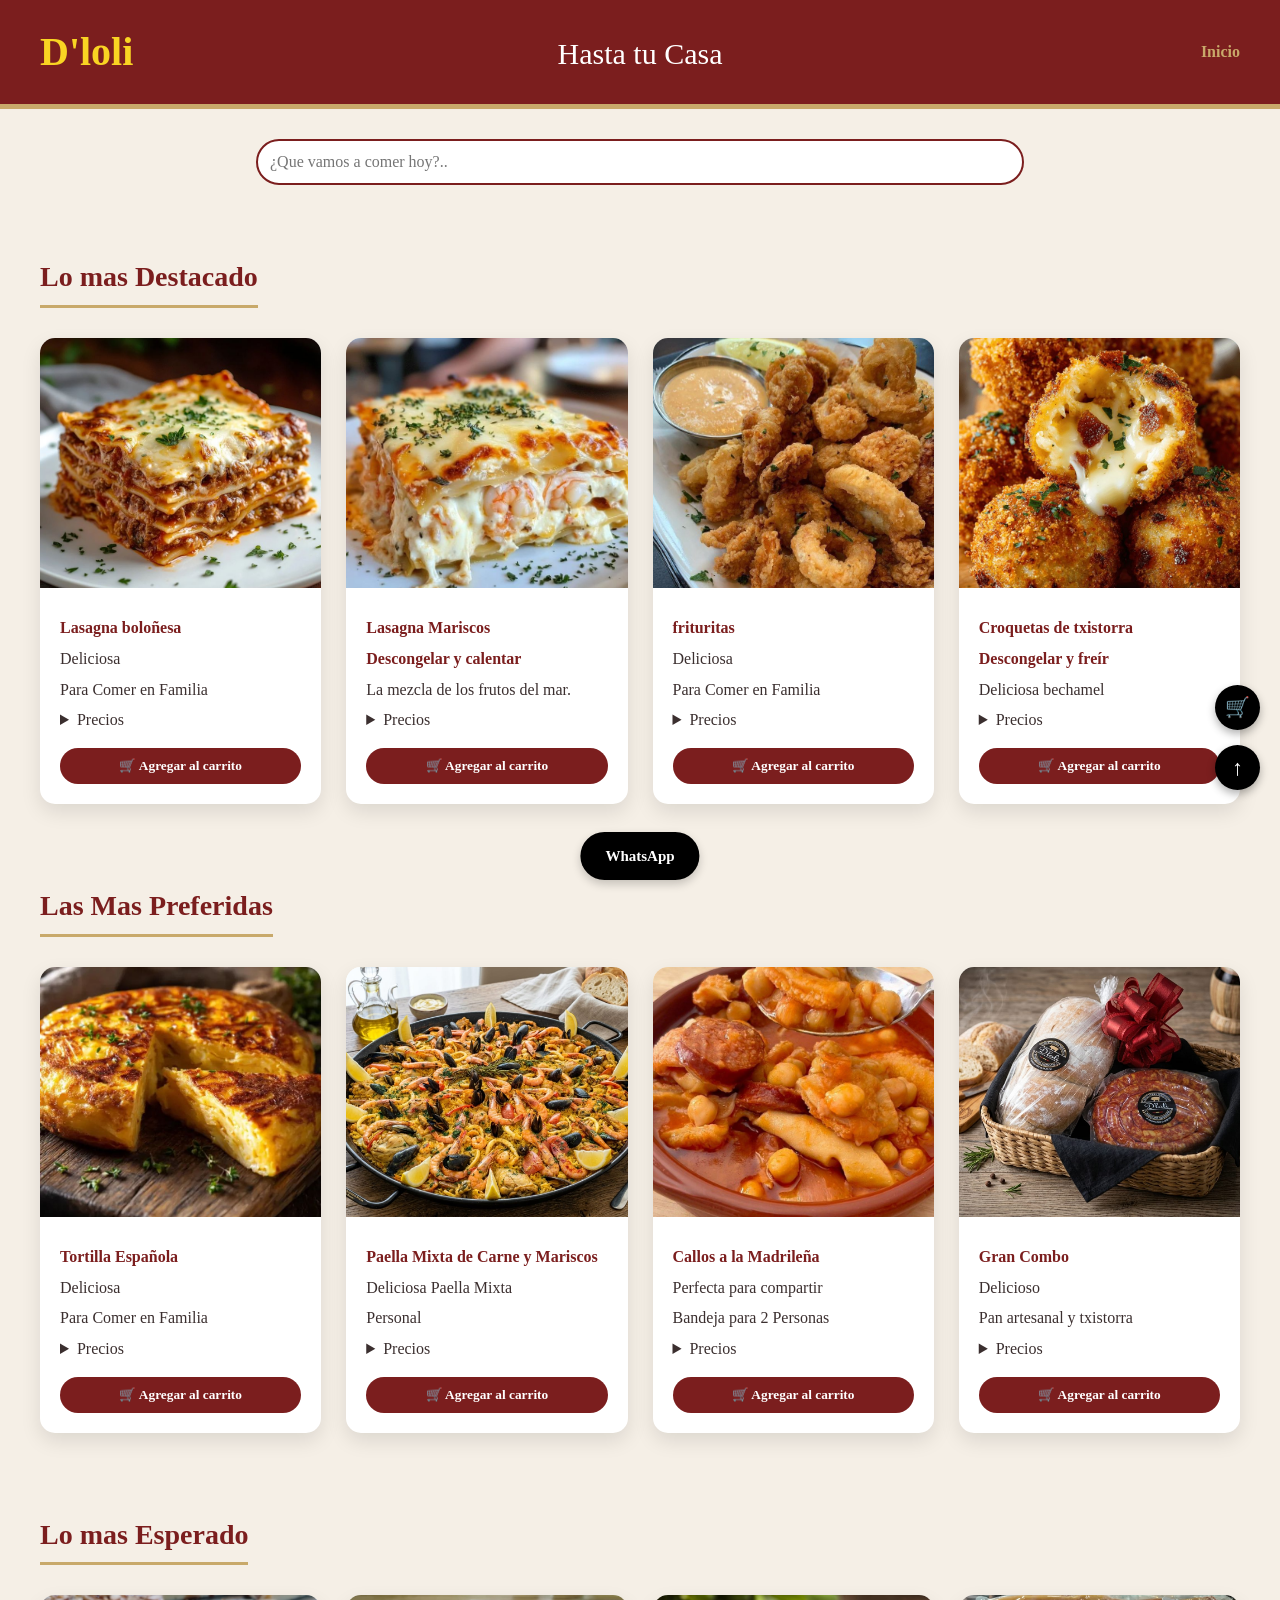
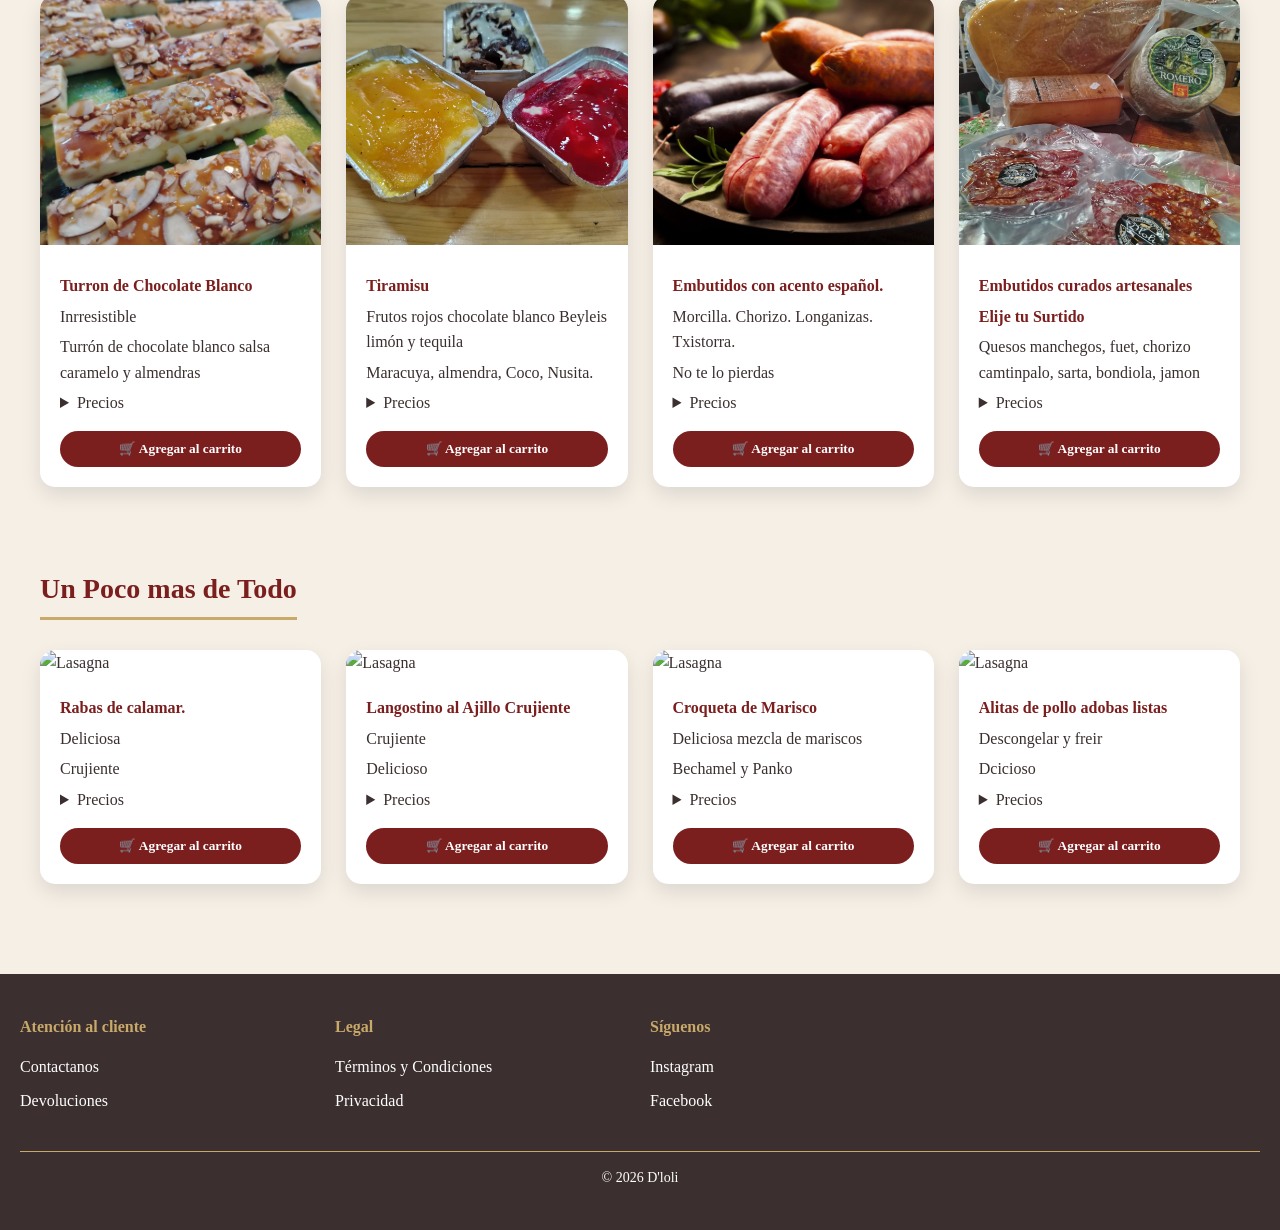
==== commit e31144cb: "Add files via upload" ====
--- a/index.html
+++ b/index.html
@@ -1,3 +1,5 @@
+
+
 <!DOCTYPE html>
 <html lang="es-CO">
   <head>
@@ -15,8 +17,10 @@
     <header>
       
       
-      
-      <div class="logo">D'loli</div>
+      <div class="logo-container">
+        <div class="logo">D'loli</div>
+        <div class="slogan">Hasta tu Casa</div>
+      </div>
 
     <nav>   
         <ul>
@@ -128,7 +132,7 @@
       <div class="cart-item">
         <img src="imagenes/frituritas.jpeg" alt="Lasagna" class="imagen-mediana">
         <div class="cart-info">
-          <p><strong>Frituriata</strong></p>
+          <p><strong>frituritas</strong></p>
           <p>Deliciosa</p>
           <p>Para Comer en Familia</p>
           
@@ -236,7 +240,7 @@
               <div class="price-option">
                 <input type="radio" name="size-lasagna" value="30ml|19990">
                 <label>
-                  <span class="size">Familiar</span>
+                  <span class="size">Personal</span>
                   <span class="price">$25.000</span>
                 </label>
               </div>
@@ -254,8 +258,8 @@
           <img src="imagenes/callo.jpeg" alt="Lasagna" class="imagen-mediana">
           <div class="cart-info">
             <p><strong>Callos a la Madrileña</strong></p>
-            <p>Deliciosa</p>
             <p>Perfecta para compartir</p>
+            <p>Bandeja para 2 Personas</p>
             
             <details class="price-dropdown">
               <summary>Precios</summary>
@@ -284,7 +288,7 @@
             <img src="imagenes/combo1.jpeg" alt="Lasagna" class="imagen-mediana">
             <div class="cart-info">
               <p><strong>Gran Combo</strong></p>
-              <p>Deliciosa</p>
+              <p>Delicioso</p>
               <p>Pan artesanal y txistorra</p>
               
               <details class="price-dropdown">
@@ -312,135 +316,7 @@
     </aside>
 
   </aside>
-<!--
-  <aside class="minicart">
-    <h2>Endulzate</h2>
-    <!-- CONTENEDOR 2 -->
-<!--<div class="cart-container"-->
-
-
-  <!--<div class="cart-item">
-    <img src="imagenes/tortilla_espanola.jpeg" alt="Lasagna" class="imagen-mediana">
-    <div class="cart-info">
-      <p><strong>Tortilla Española</strong></p>
-      <p>Deliciosa</p>
-      <p>Para Comer en Familia</p>
-      
-      <details class="price-dropdown">
-        <summary>Precios</summary>
-      
-        <div class="price-options">
-          <div class="price-option">
-            <input type="radio" name="size-lasagna" value="30ml|19990">
-            <label>
-              <span class="size">Para dos personas</span>
-              <span class="price">$22.000</span>
-            </label>
-          </div>
-      
-        
-      
-         
-    
-        </div>
-      </details>
-    </div>
-  </div>
-  
-
-
-
-
-    <div class="cart-item">
-      <img src="imagenes/paella_2.jpeg" alt="Lasagna" class="imagen-mediana">
-      <div class="cart-info">
-        <p><strong>Paella Mixta de Carne y Mariscos</strong></p>
-        <p>Deliciosa Paella Mixta</p>
-        <p>Personal</p>
-        
-        <details class="price-dropdown">
-          <summary>Precios</summary>
-        
-          <div class="price-options">
-            <div class="price-option">
-              <input type="radio" name="size-lasagna" value="30ml|19990">
-              <label>
-                <span class="size">Familiar</span>
-                <span class="price">$25.000</span>
-              </label>
-            </div>
-  
-          </div>
-        </details>
-      </div>
-    </div>
-    
-
-
-
-
-      <div class="cart-item">
-        <img src="imagenes/callo.jpeg" alt="Lasagna" class="imagen-mediana">
-        <div class="cart-info">
-          <p><strong>Callos a la Madrileña</strong></p>
-          <p>Deliciosa</p>
-          <p>Perfecta para compartir</p>
-          
-          <details class="price-dropdown">
-            <summary>Precios</summary>
-          
-            <div class="price-options">
-              <div class="price-option">
-                <input type="radio" name="size-lasagna" value="30ml|19990">
-                <label>
-                  <span class="size">Bandeja</span>
-                  <span class="price">$30.000</span>
-                </label>
-              </div>
-          
-           
-        
-            </div>
-          </details>
-        </div>
-      </div>
-      
-
-
-      
-
-        <div class="cart-item">
-          <img src="imagenes/combo1.jpeg" alt="Lasagna" class="imagen-mediana">
-          <div class="cart-info">
-            <p><strong>Gran Combo</strong></p>
-            <p>Deliciosa</p>
-            <p>Pan artesanal y txistorra</p>
-            
-            <details class="price-dropdown">
-              <summary>Precios</summary>
-            
-              <div class="price-options">
-                <div class="price-option">
-                  <input type="radio" name="size-lasagna" value="30ml|19990">
-                  <label>
-                    <span class="size">Combo</span>
-                    <span class="price">$26.000</span>
-                  </label>
-                </div>
-            
-              
-            
-              </div>
-            </details>
-          </div>
-        </div>
-        
-</div>
-
-
-  </aside>
-  
--->
+
   <aside class="minicart">
     <h2>Lo mas Esperado</h2>
 
@@ -560,15 +436,142 @@
 </div>
 
   </aside>
+  
+  <aside class="minicart">
+    <h2>Un Poco mas de Todo</h2>
+    <!-- CONTENEDOR 2 -->
+<div class="cart-container">
+
+
+  <div class="cart-item">
+    <img src="imagenes/pocomas1.jpeg" alt="Lasagna" class="imagen-mediana">
+    <div class="cart-info">
+      <p><strong>Rabas de calamar.</strong></p>
+      <p>Deliciosa</p>
+      <p>Crujiente</p>
+      
+      <details class="price-dropdown">
+        <summary>Precios</summary>
+      
+        <div class="price-options">
+          <div class="price-option">
+            <input type="radio" name="size-lasagna" value="30ml|19990">
+            <label>
+              <span class="size">Bol 500g</span>
+              <span class="price">$15.000</span>
+            </label>
+          </div>
+      
+        
+      
+         
+    
+        </div>
+      </details>
+    </div>
+  </div>
+  
+
+
+
+
+    <div class="cart-item">
+      <img src="imagenes/pocomas2.jpeg" alt="Lasagna" class="imagen-mediana">
+      <div class="cart-info">
+        <p><strong>Langostino al Ajillo Crujiente</strong></p>
+        <p>Crujiente</p>
+        <p>Delicioso</p>
+        
+        <details class="price-dropdown">
+          <summary>Precios</summary>
+        
+          <div class="price-options">
+            <div class="price-option">
+              <input type="radio" name="size-lasagna" value="30ml|19990">
+              <label>
+                <span class="size">500g</span>
+                <span class="price">35.000</span>
+              </label>
+            </div>
+  
+          </div>
+        </details>
+      </div>
+    </div>
+    
+
+
+
+
+      <div class="cart-item">
+        <img src="imagenes/pocomas3.jpeg" alt="Lasagna" class="imagen-mediana">
+        <div class="cart-info">
+          <p><strong>Croqueta de Marisco</strong></p>
+          <p>Deliciosa mezcla de mariscos</p>
+          <p>Bechamel y Panko</p>
+          
+          <details class="price-dropdown">
+            <summary>Precios</summary>
+          
+            <div class="price-options">
+              <div class="price-option">
+                <input type="radio" name="size-lasagna" value="30ml|19990">
+                <label>
+                  <span class="size">Para dos Pesonas</span>
+                  <span class="price">$15.000</span>
+                </label>
+              </div>
+          
+           
+        
+            </div>
+          </details>
+        </div>
+      </div>
+      
+
+
+      
+
+        <div class="cart-item">
+          <img src="imagenes/pocomas4.jpeg" alt="Lasagna" class="imagen-mediana">
+          <div class="cart-info">
+            <p><strong>Alitas de pollo adobas listas</strong></p>
+            <p>Descongelar y freir</p>
+            <p>Dcicioso</p>
+            
+            <details class="price-dropdown">
+              <summary>Precios</summary>
+            
+              <div class="price-options">
+                <div class="price-option">
+                  <input type="radio" name="size-lasagna" value="30ml|19990">
+                  <label>
+                    <span class="size">500g</span>
+                    <span class="price">$15.000</span>
+                  </label>
+                </div>
+            
+              
+            
+              </div>
+            </details>
+          </div>
+        </div>
+        
+</div>
+
+
+  </aside>
     <!-- FOOTER -->
     <footer>
       <div class="footer-columns">
         <div>
           <h4>Atención al cliente</h4>
           <ul>
-            <li><a href="tel:+573151821269">Contactanos</a></li>
-
-            <li><a href="tel:+573151821269">Devoluciones</a></li>
+            <li><a href="tel:+573156957794">Contactanos</a></li>
+
+            <li><a href="tel:+573156957794">Devoluciones</a></li>
           </ul>
         </div>
 
--- a/estilos.css
+++ b/estilos.css
@@ -28,12 +28,50 @@
 }
 
 .logo {
-  font-size: 32px;
-  font-weight: bold;
-  letter-spacing: 2px;
+  font-family: 'Pacifico', cursive;
+ 
+  
+  font-size: 40px;
+  font-weight: bold;
+  color: #f9d423;
+  transition: transform 0.3s ease, color 0.3s ease;
+}
+
+.logo:hover {
+  transform: scale(1.1);
+  color: #ffffff;
+}
+.logo-container {
+  .header {
+    position: relative;
+    padding: 20px;
+  }
+}
+
+/* 👇 slogan centrado arriba del header */
+.slogan {
   font-family: cursive;
-}
-
+  position: absolute;
+  top: 30px; /* 🔥 aquí controlas qué tan abajo queda */
+  left: 50%;
+  transform: translateX(-50%);
+  font-size: 30px;
+  color: #ffffff;
+}
+@media (max-width: 600px) {
+  .slogan {
+    position: static;
+    transform: none;
+    margin-bottom: 5px;
+    font-family:cursive;
+  }
+
+  .logo-container {
+    display: flex;
+    flex-direction: column;
+    align-items: center;
+  }
+}
 nav ul {
   list-style: none;
   display: flex;
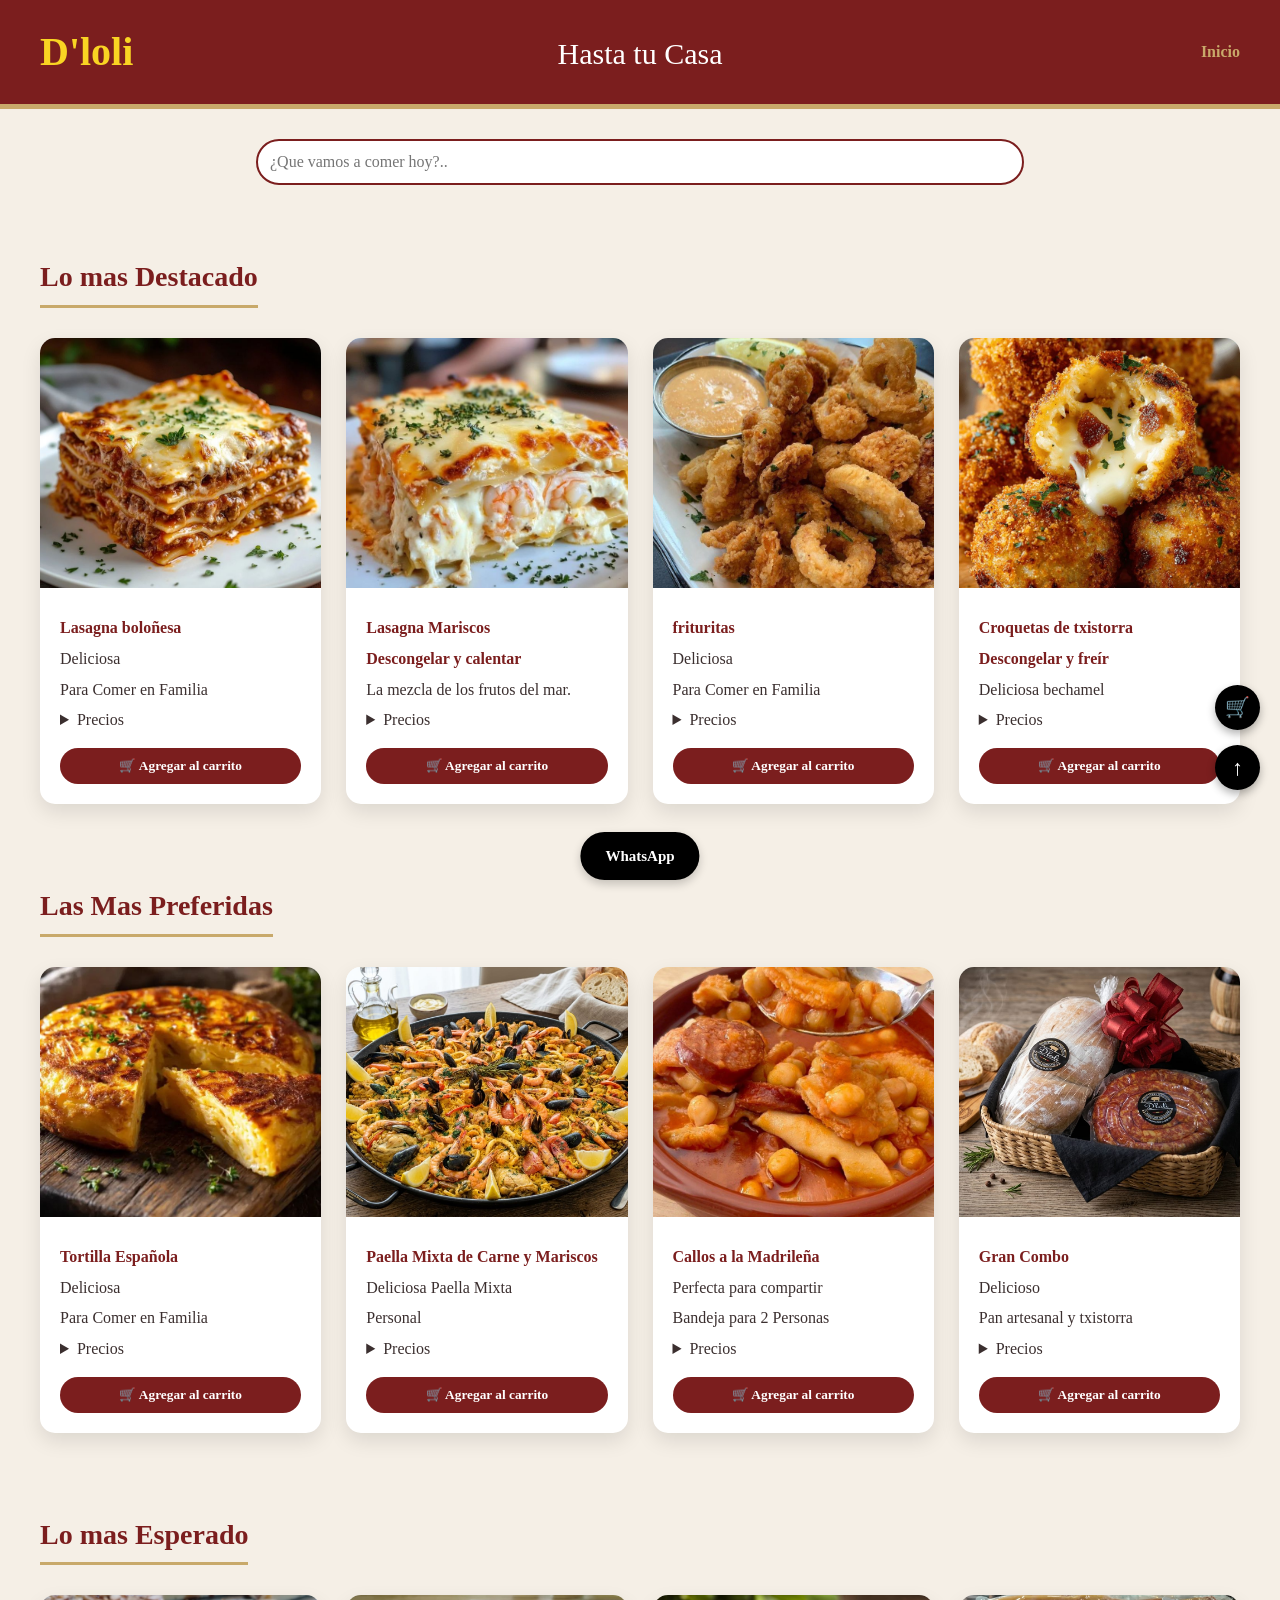
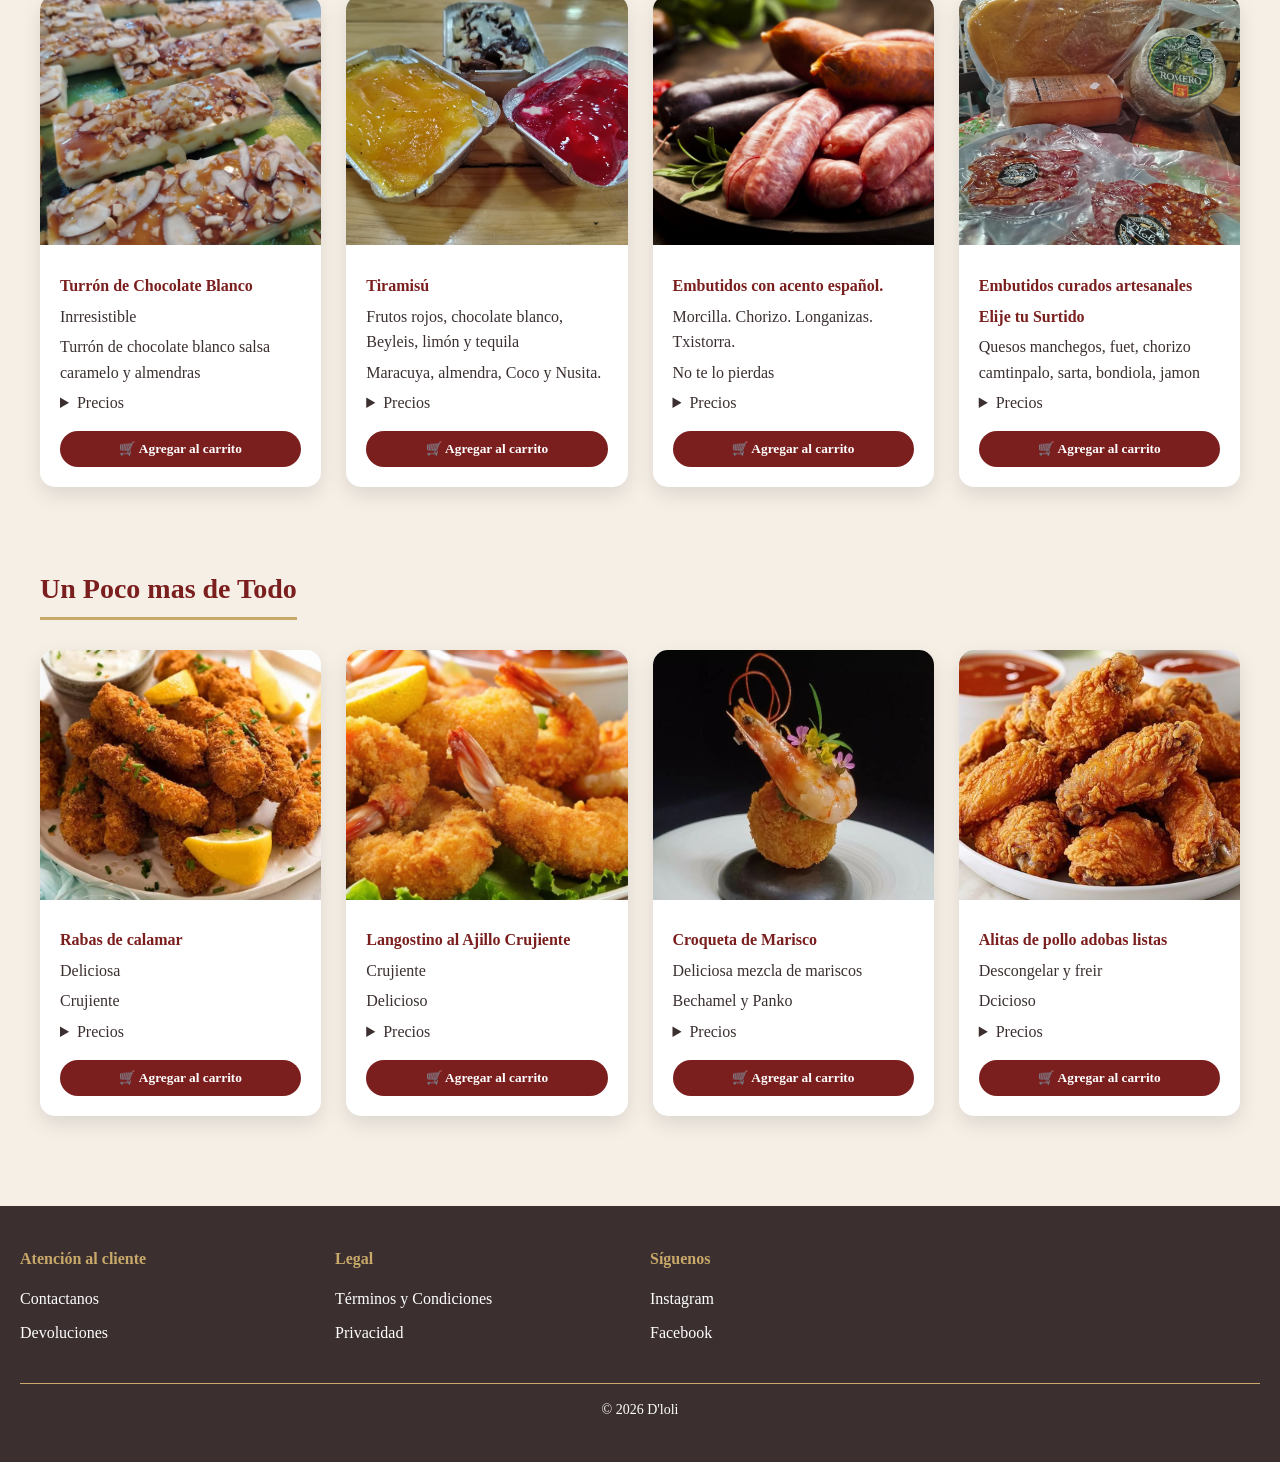
==== commit 54df8bac: "Add files via upload" ====
--- a/index.html
+++ b/index.html
@@ -327,7 +327,7 @@
 <div class="cart-item">
   <img src="postres/postre_1.jpeg" alt="Lasagna" class="imagen-mediana">
   <div class="cart-info">
-    <p><strong>Turron de Chocolate Blanco</strong></p>
+    <p><strong>Turrón de Chocolate Blanco</strong></p>
     <p>Inrresistible</p>
     <p>Turrón de chocolate blanco salsa caramelo y almendras</p>
     
@@ -354,9 +354,9 @@
 <div class="cart-item">
   <img src="postres/postre_2.jpeg" alt="Lasagna" class="imagen-mediana">
   <div class="cart-info">
-    <p><strong>Tiramisu</strong></p>
-    <p>Frutos rojos chocolate blanco Beyleis limón y tequila</p>
-    <p>Maracuya, almendra, Coco, Nusita.</p>
+    <p><strong>Tiramisú</strong></p>
+    <p>Frutos rojos, chocolate blanco, Beyleis, limón y tequila</p>
+    <p>Maracuya, almendra, Coco y Nusita.</p>
     
     <details class="price-dropdown">
       <summary>Precios</summary>
@@ -446,7 +446,7 @@
   <div class="cart-item">
     <img src="imagenes/pocomas1.jpeg" alt="Lasagna" class="imagen-mediana">
     <div class="cart-info">
-      <p><strong>Rabas de calamar.</strong></p>
+      <p><strong>Rabas de calamar</strong></p>
       <p>Deliciosa</p>
       <p>Crujiente</p>
       
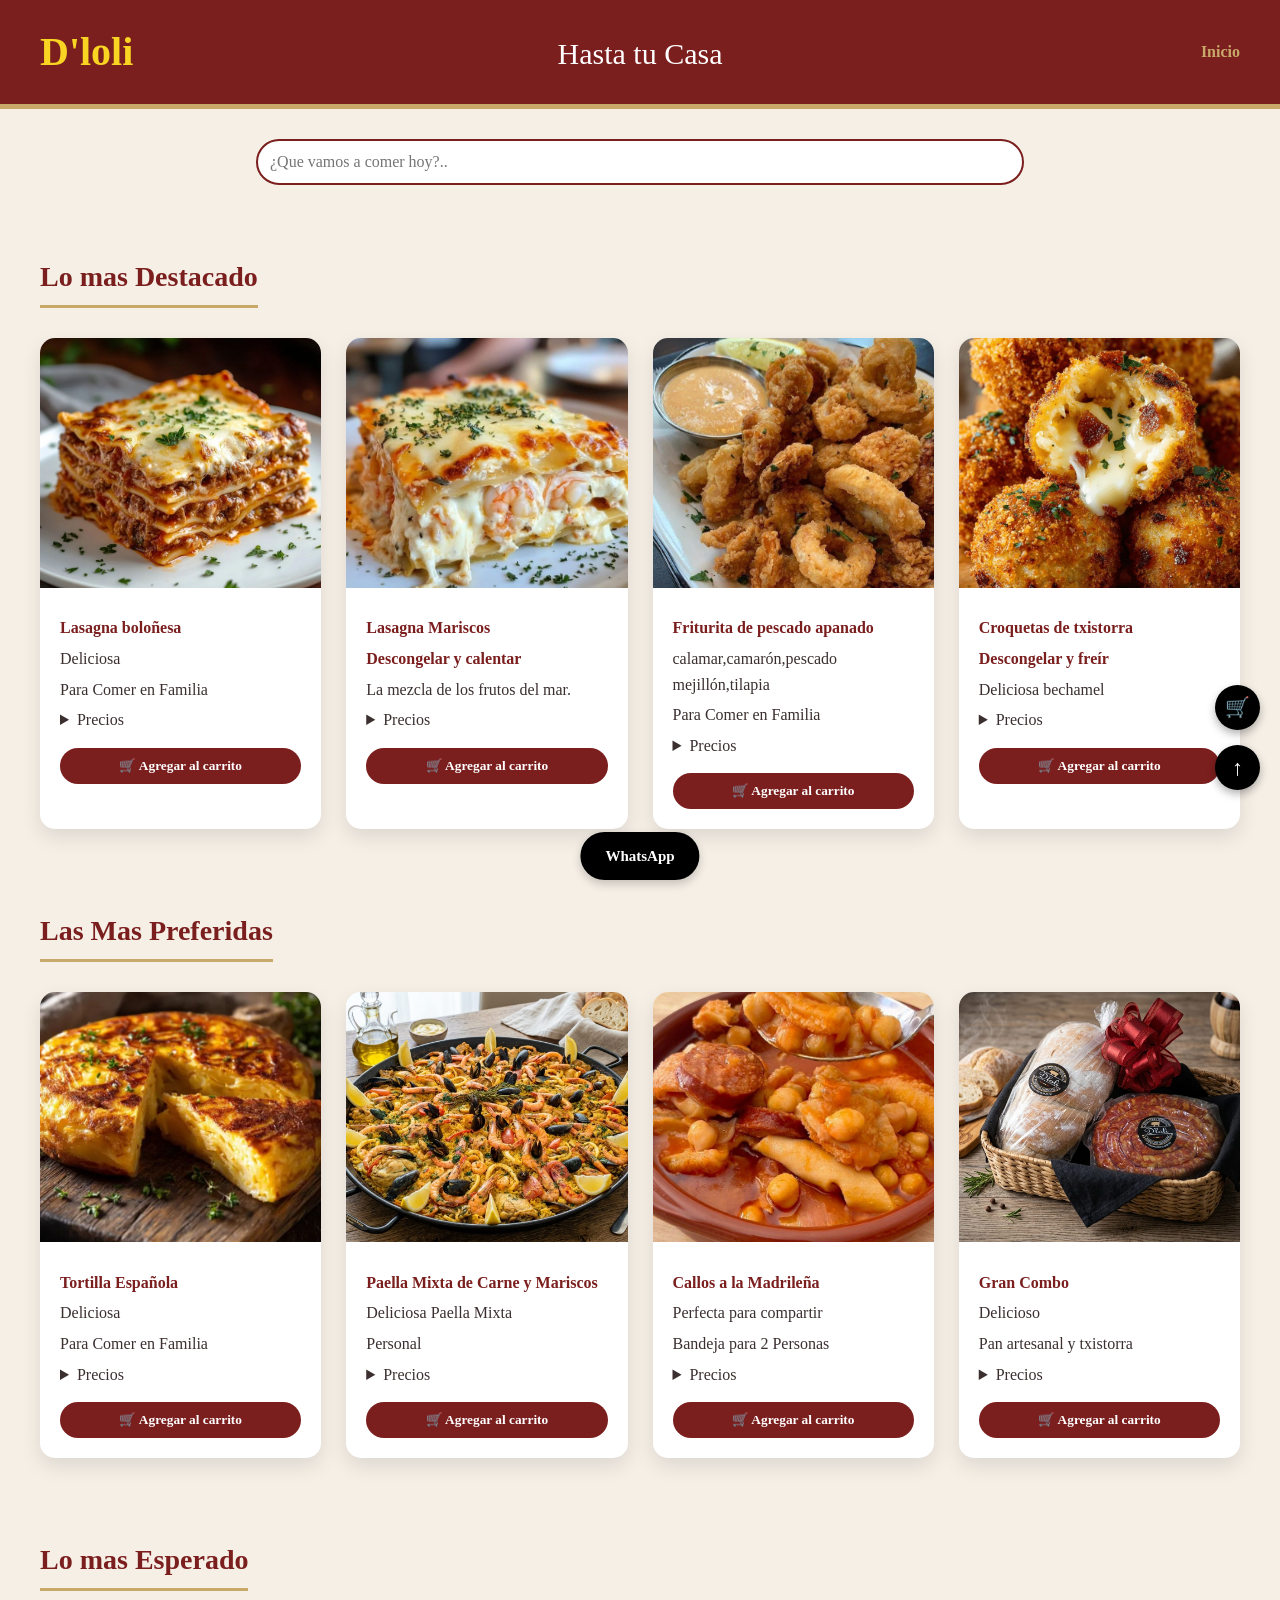
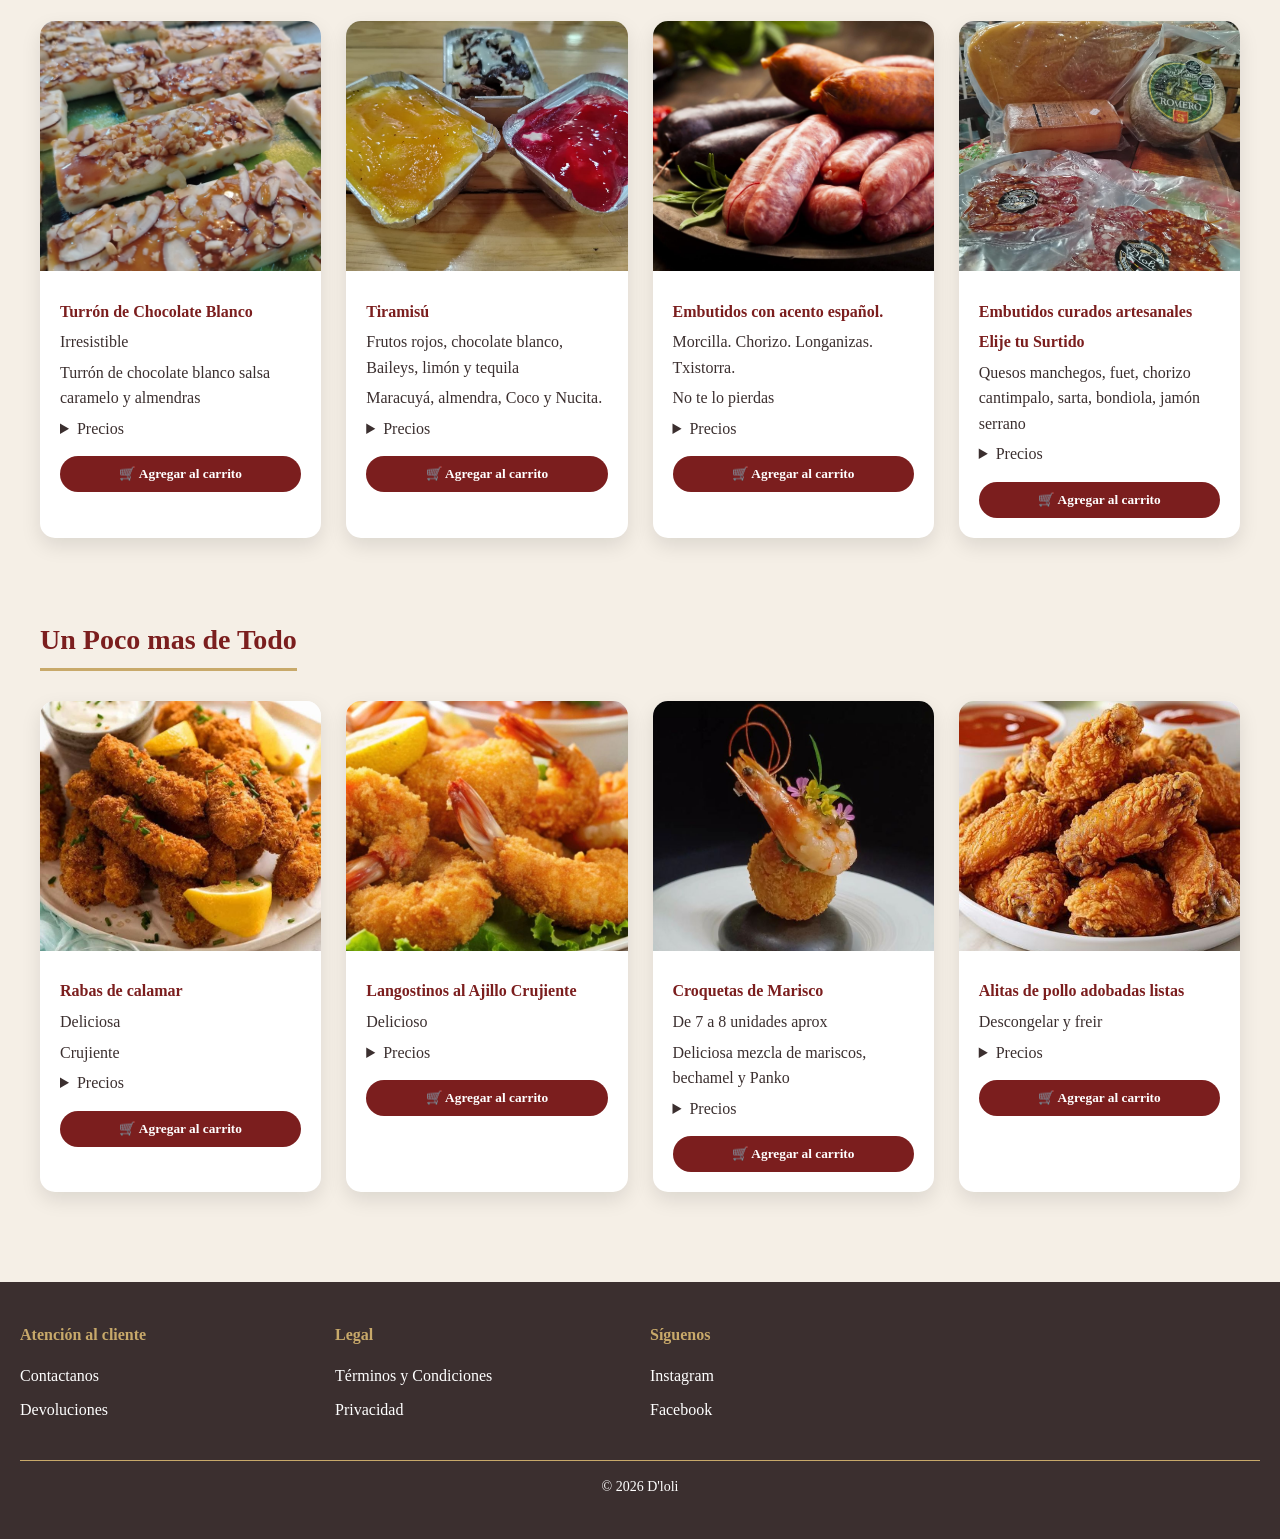
==== commit accc45bb: "Add files via upload" ====
--- a/index.html
+++ b/index.html
@@ -132,8 +132,8 @@
       <div class="cart-item">
         <img src="imagenes/frituritas.jpeg" alt="Lasagna" class="imagen-mediana">
         <div class="cart-info">
-          <p><strong>frituritas</strong></p>
-          <p>Deliciosa</p>
+          <p><strong>Friturita de pescado apanado </strong></p>
+          <p>calamar,camarón,pescado mejillón,tilapia</p>
           <p>Para Comer en Familia</p>
           
           <details class="price-dropdown">
@@ -328,7 +328,7 @@
   <img src="postres/postre_1.jpeg" alt="Lasagna" class="imagen-mediana">
   <div class="cart-info">
     <p><strong>Turrón de Chocolate Blanco</strong></p>
-    <p>Inrresistible</p>
+    <p>Irresistible</p>
     <p>Turrón de chocolate blanco salsa caramelo y almendras</p>
     
     <details class="price-dropdown">
@@ -355,8 +355,8 @@
   <img src="postres/postre_2.jpeg" alt="Lasagna" class="imagen-mediana">
   <div class="cart-info">
     <p><strong>Tiramisú</strong></p>
-    <p>Frutos rojos, chocolate blanco, Beyleis, limón y tequila</p>
-    <p>Maracuya, almendra, Coco y Nusita.</p>
+    <p>Frutos rojos, chocolate blanco, Baileys, limón y tequila</p>
+    <p>Maracuyá, almendra, Coco y Nucita.</p>
     
     <details class="price-dropdown">
       <summary>Precios</summary>
@@ -411,7 +411,7 @@
         <div class="cart-info">
           <p><strong>Embutidos curados artesanales</strong></p>
           <p> <strong>Elije tu Surtido</strong></p>
-          <p>Quesos manchegos, fuet, chorizo camtinpalo, sarta, bondiola, jamon</p>
+          <p>Quesos manchegos, fuet, chorizo cantimpalo, sarta, bondiola,  jamón serrano</p>
     
           
           <details class="price-dropdown">
@@ -478,8 +478,8 @@
     <div class="cart-item">
       <img src="imagenes/pocomas2.jpeg" alt="Lasagna" class="imagen-mediana">
       <div class="cart-info">
-        <p><strong>Langostino al Ajillo Crujiente</strong></p>
-        <p>Crujiente</p>
+        <p><strong>Langostinos al Ajillo Crujiente</strong></p>
+       
         <p>Delicioso</p>
         
         <details class="price-dropdown">
@@ -506,9 +506,9 @@
       <div class="cart-item">
         <img src="imagenes/pocomas3.jpeg" alt="Lasagna" class="imagen-mediana">
         <div class="cart-info">
-          <p><strong>Croqueta de Marisco</strong></p>
-          <p>Deliciosa mezcla de mariscos</p>
-          <p>Bechamel y Panko</p>
+          <p><strong>Croquetas de Marisco</strong></p>
+          <p>De 7 a 8 unidades aprox</p>
+          <p>Deliciosa mezcla de mariscos, bechamel y Panko</p>
           
           <details class="price-dropdown">
             <summary>Precios</summary>
@@ -536,9 +536,9 @@
         <div class="cart-item">
           <img src="imagenes/pocomas4.jpeg" alt="Lasagna" class="imagen-mediana">
           <div class="cart-info">
-            <p><strong>Alitas de pollo adobas listas</strong></p>
+            <p><strong>Alitas de pollo adobadas listas</strong></p>
             <p>Descongelar y freir</p>
-            <p>Dcicioso</p>
+            
             
             <details class="price-dropdown">
               <summary>Precios</summary>
